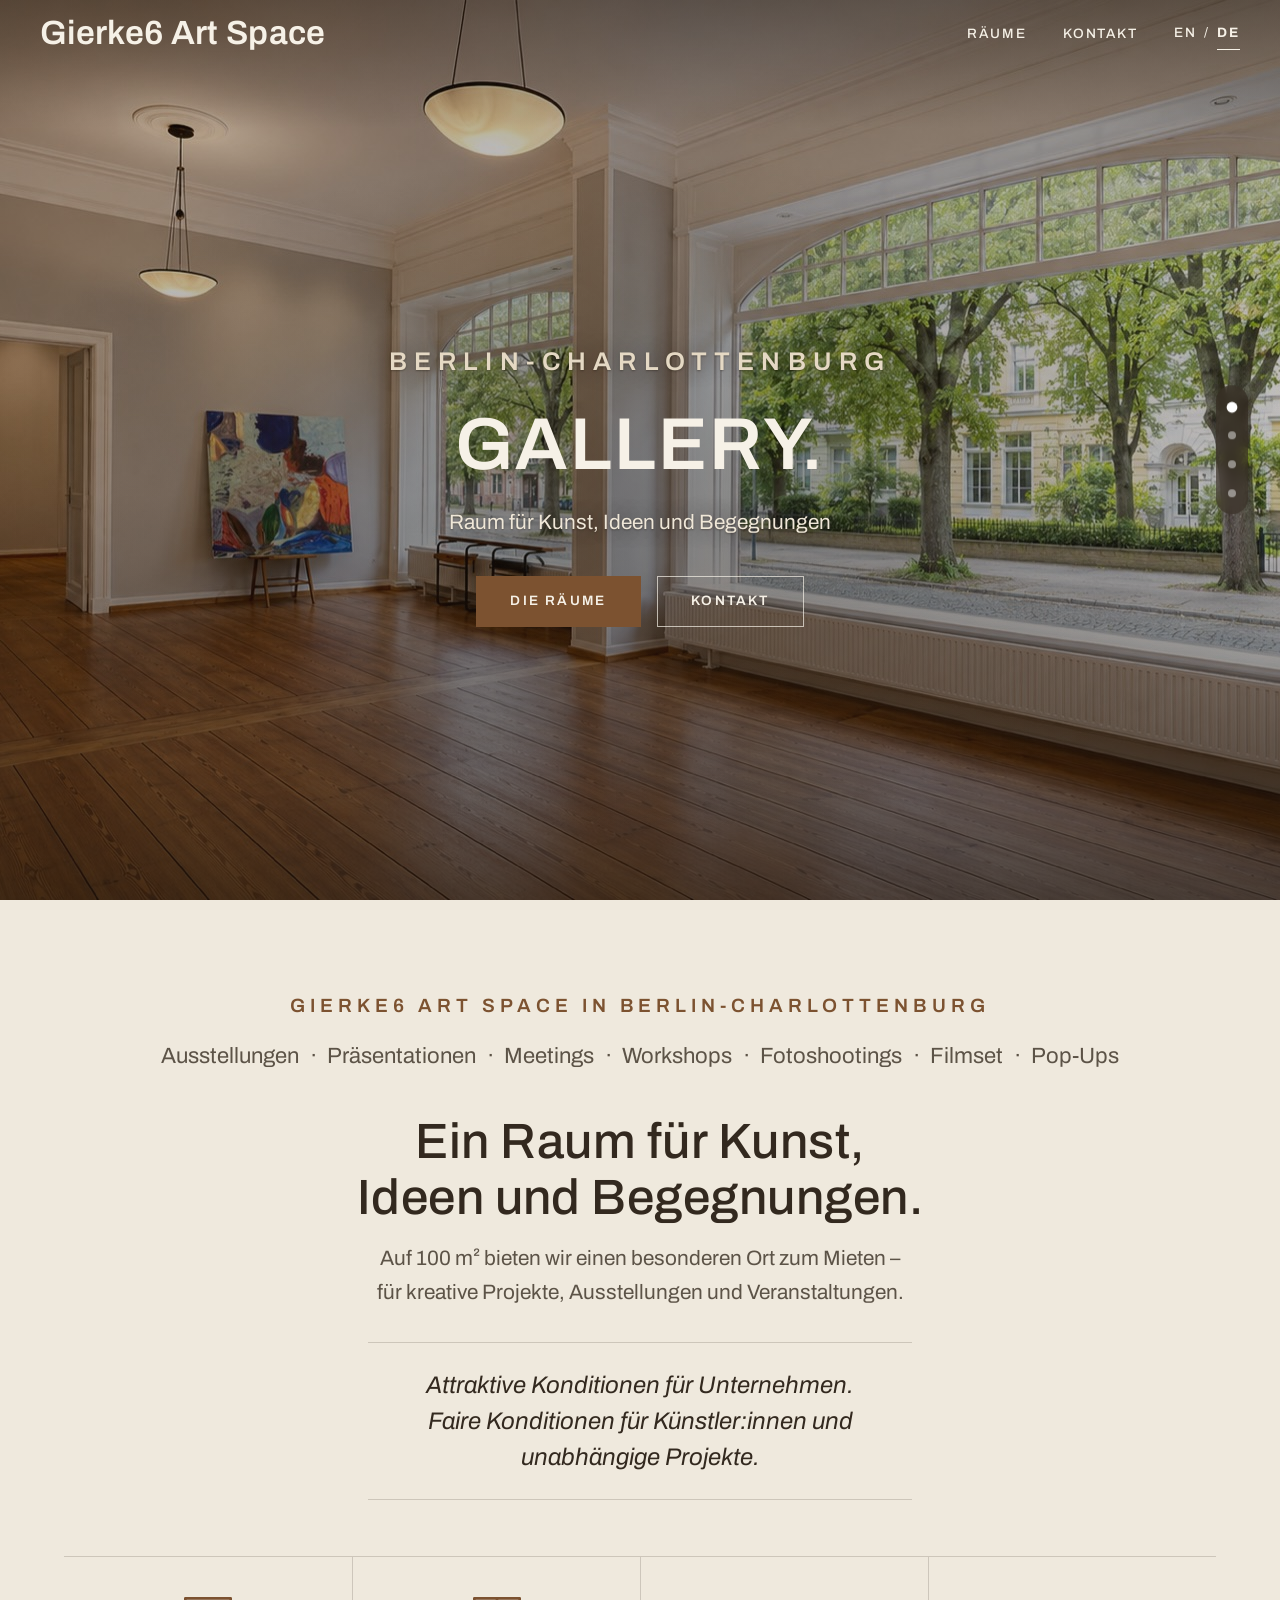
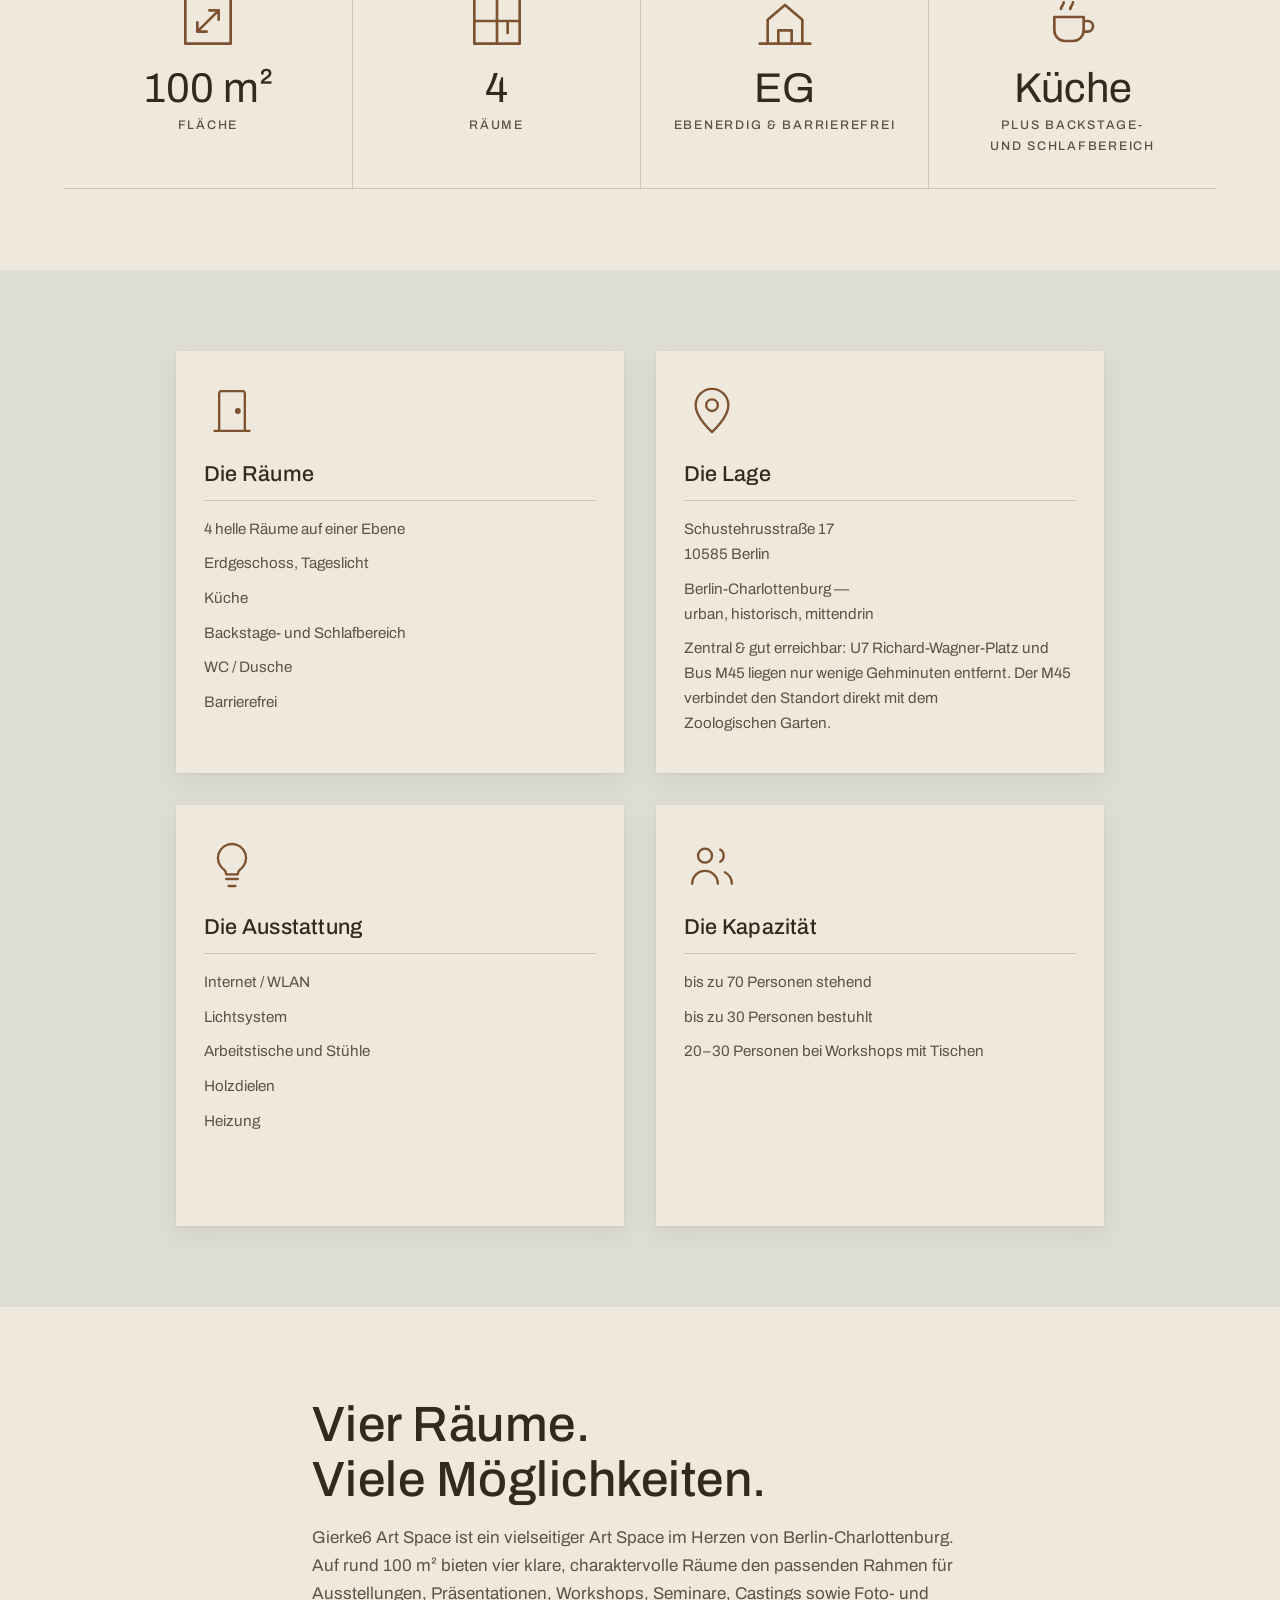
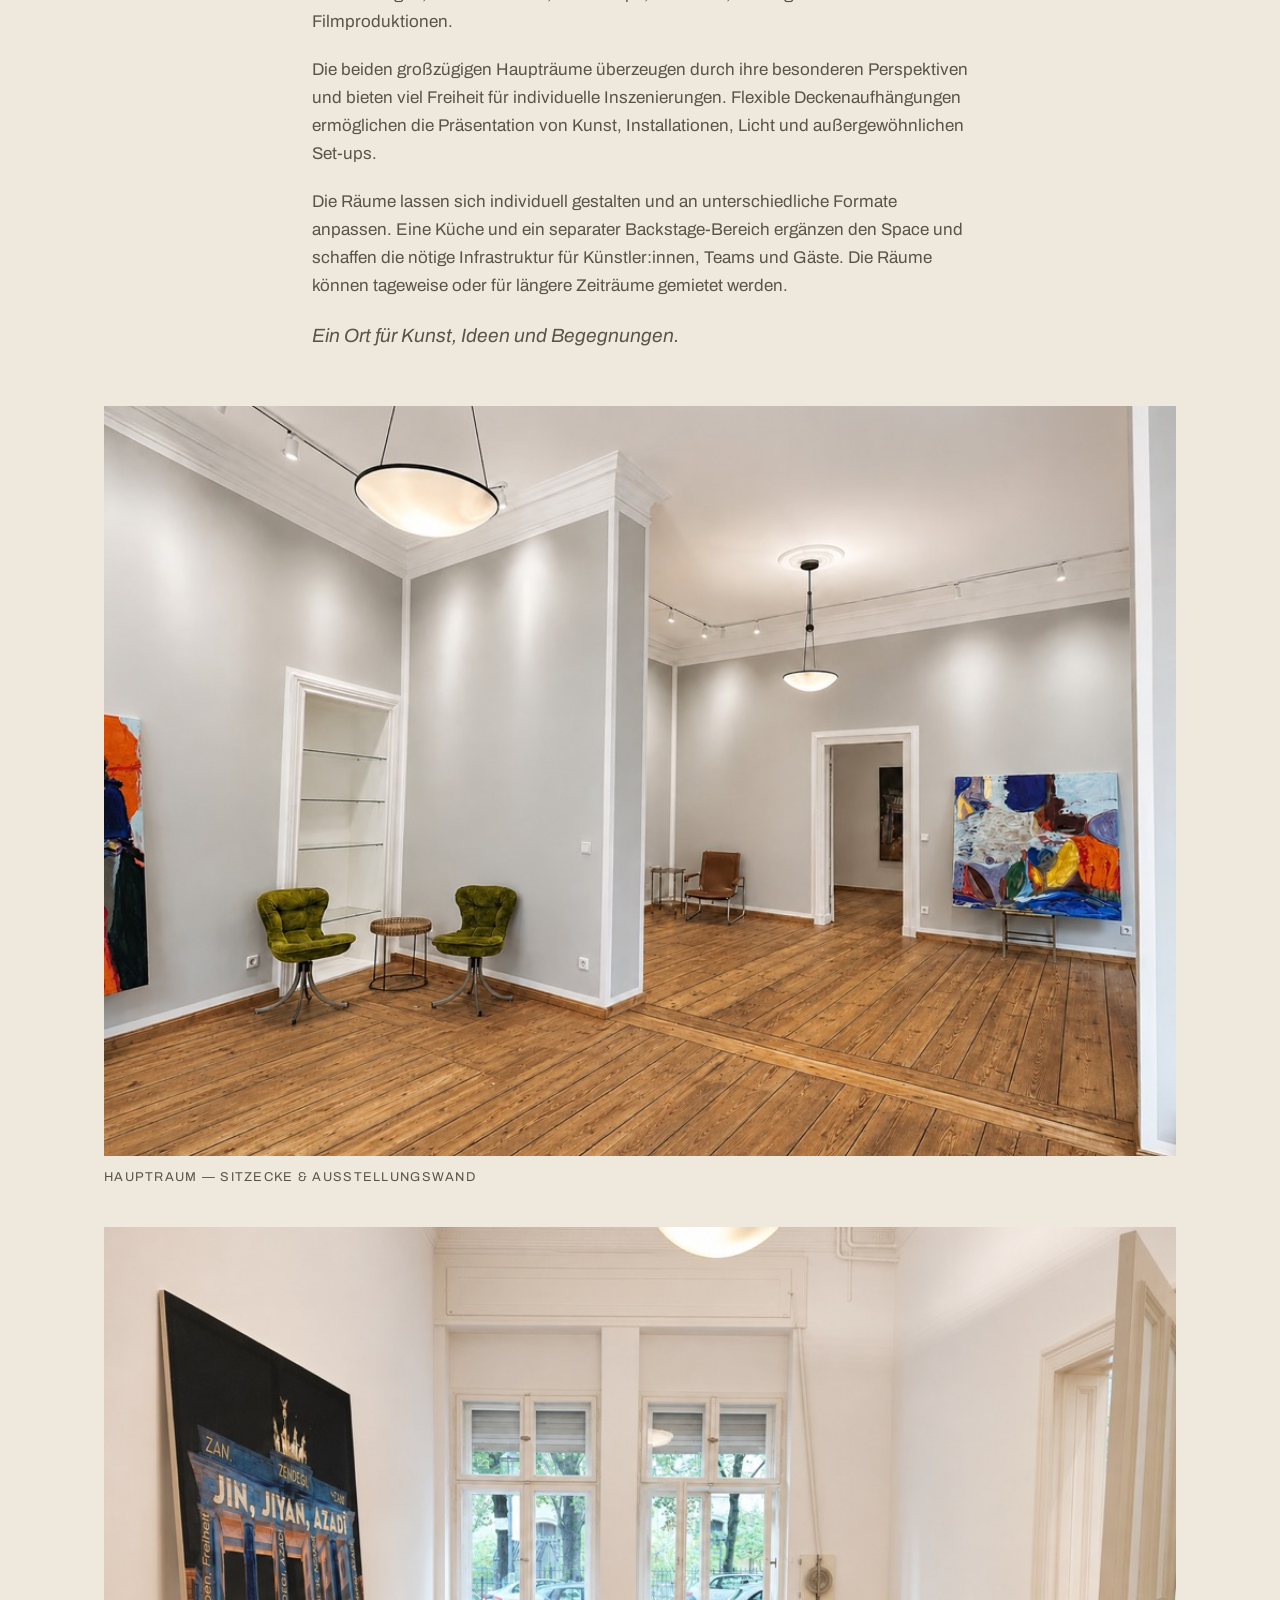
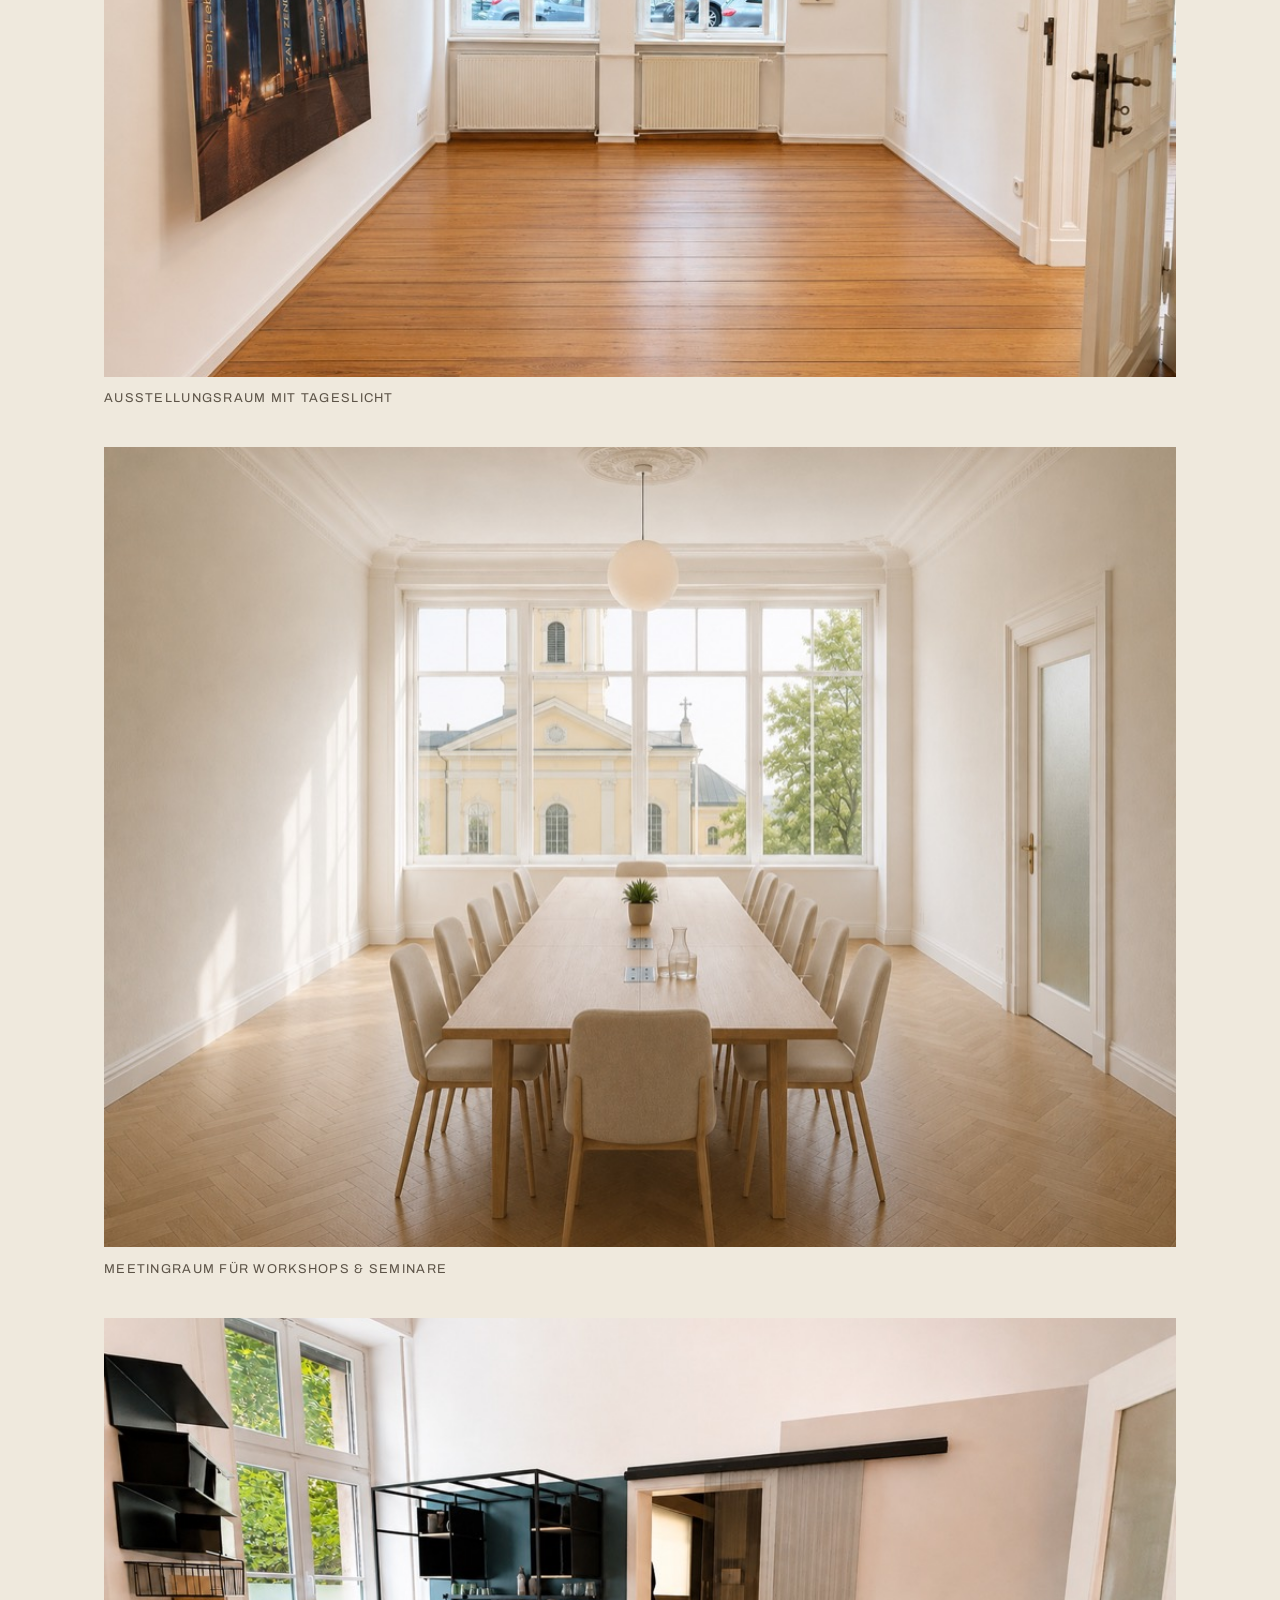
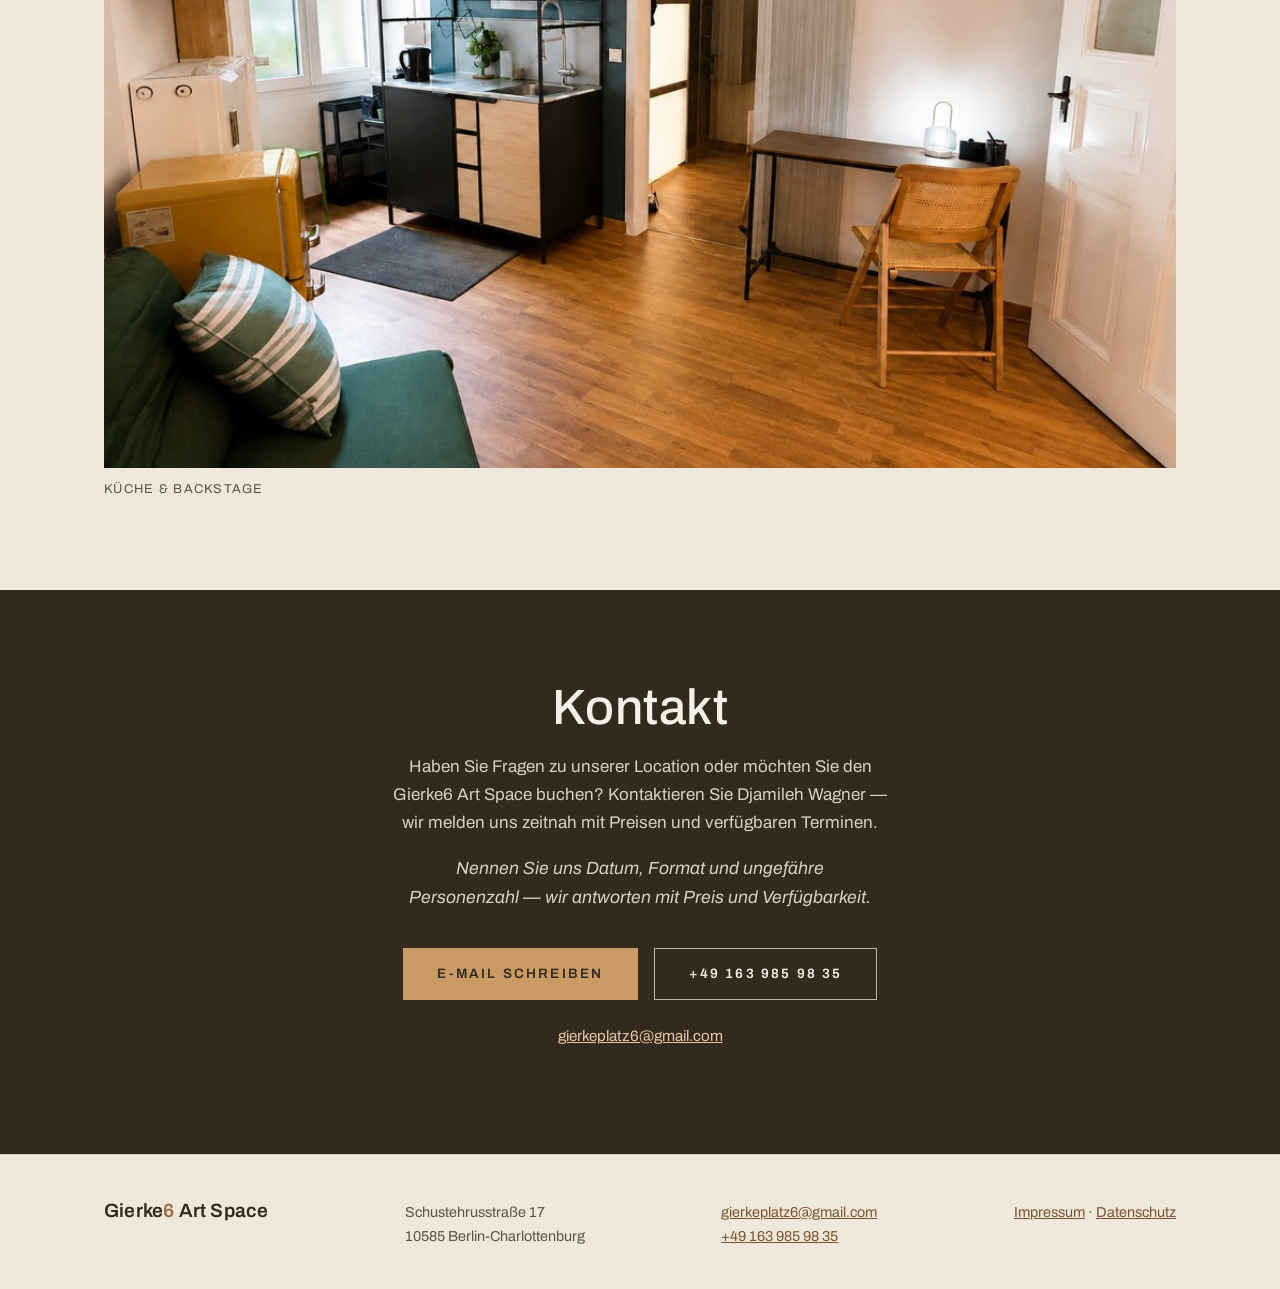
==== de/index.html @ c8f5eeb4 "Make English the main language with an EN/DE switch; German moves to /de/ - English at / (index, leg" ====
<!DOCTYPE html>
<html lang="de">
<head>
  <meta charset="UTF-8">
  <meta name="viewport" content="width=device-width, initial-scale=1.0">
  <title>Galerie &amp; Eventraum mieten in Berlin-Charlottenburg – Gierke6 Art Space</title>
  <meta name="description" content="100 m², 4 helle Räume in Berlin-Charlottenburg mieten – für Ausstellungen, Meetings, Workshops, Seminare, Foto- und Filmproduktionen. Jetzt anfragen.">
  <meta property="og:title" content="Gierke6 Art Space – Raum für Kunst, Ideen und Begegnungen">
  <meta property="og:description" content="100 m², 4 helle Räume in Berlin-Charlottenburg zu mieten – für Ausstellungen, Meetings, Workshops und Produktionen.">
  <meta property="og:site_name" content="Gierke6 Art Space">
  <meta property="og:image" content="https://gierke6artspace.de/img/galerie-charlottenburg-hauptraum-fenster-1600.jpg">
  <meta property="og:image:width" content="1600">
  <meta property="og:image:height" content="900">
  <meta property="og:image:alt" content="Heller Galerieraum mit hohen Bogenfenstern, Stuck und Kunstwerken auf Holzdielen">
  <meta name="twitter:card" content="summary_large_image">
  <meta name="twitter:title" content="Gierke6 Art Space – Galerie &amp; Eventraum in Berlin-Charlottenburg">
  <meta name="twitter:description" content="100 m², 4 helle Räume zu mieten – für Ausstellungen, Meetings, Workshops und Produktionen.">
  <meta name="twitter:image" content="https://gierke6artspace.de/img/galerie-charlottenburg-hauptraum-fenster-1600.jpg">
  <meta name="theme-color" content="#EFE9DD">
  <meta property="og:url" content="https://gierke6artspace.de/de/">
  <meta property="og:type" content="website">
  <meta property="og:locale" content="de_DE">
  <meta property="og:locale:alternate" content="en_US">
  <link rel="canonical" href="https://gierke6artspace.de/de/">
  <link rel="alternate" hreflang="en" href="https://gierke6artspace.de/">
  <link rel="alternate" hreflang="de" href="https://gierke6artspace.de/de/">
  <link rel="alternate" hreflang="x-default" href="https://gierke6artspace.de/">
  <script>document.documentElement.classList.add('js');</script>
  <script type="application/ld+json">
  {
    "@context": "https://schema.org",
    "@type": ["LocalBusiness", "EventVenue"],
    "name": "Gierke6 Art Space",
    "description": "Galerie- und Eventraum in Berlin-Charlottenburg: 100 m², 4 helle Räume zu mieten für Ausstellungen, Meetings, Workshops, Seminare, Foto- und Filmproduktionen. Termine nach Vereinbarung.",
    "url": "https://gierke6artspace.de/de/",
    "availableLanguage": ["en", "de"],
    "image": "https://gierke6artspace.de/img/galerie-charlottenburg-hauptraum-fenster-1600.jpg",
    "email": "gierkeplatz6@gmail.com",
    "telephone": "+491639859835",
    "priceRange": "auf Anfrage",
    "address": {
      "@type": "PostalAddress",
      "streetAddress": "Schustehrusstraße 17",
      "postalCode": "10585",
      "addressLocality": "Berlin",
      "addressRegion": "Berlin",
      "addressCountry": "DE"
    },
    "geo": { "@type": "GeoCoordinates", "latitude": 52.51714, "longitude": 13.30342 },
    "maximumAttendeeCapacity": 70,
    "isAccessibleForFree": false,
    "sameAs": [
      "https://gierke6contemporary.de/",
      "https://www.instagram.com/gierke_6/"
    ],
    "founder": { "@type": "Person", "name": "Djamileh Wagner" }
  }
  </script>
  <link rel="preload" href="../fonts/archivo-latin-400-normal.woff2" as="font" type="font/woff2" crossorigin>
  <link rel="preload" href="../fonts/archivo-latin-600-normal.woff2" as="font" type="font/woff2" crossorigin>
  <link rel="stylesheet" href="../css/style.css">
  <link rel="icon" href="data:image/svg+xml,<svg xmlns='http://www.w3.org/2000/svg' viewBox='0 0 100 100'><rect width='100' height='100' fill='%23EFE9DD'/><text x='50' y='72' font-size='64' text-anchor='middle' font-family='Georgia,serif' fill='%2333291F'>G6</text></svg>">
</head>
<body>

<header class="site-header over-hero" id="top">
  <a class="wordmark" href="#top">Gierke<span>6</span> Art Space</a>
  <nav class="site-nav" aria-label="Hauptnavigation">
    <button class="nav-toggle" aria-expanded="false" aria-controls="nav-list" aria-label="Menü öffnen" data-label-open="Menü öffnen" data-label-close="Menü schließen">
      <span></span><span></span>
    </button>
    <ul id="nav-list" class="nav-list">
      <li><a href="#raeume">Räume</a></li>
      <li><a href="#kontakt">Kontakt</a></li>
    </ul>
    <div class="lang-switch" role="group" aria-label="Sprache">
      <a href="../index.html" lang="en" hreflang="en" aria-label="English" title="English">EN</a>
      <span aria-hidden="true">/</span>
      <a href="index.html" lang="de" hreflang="de" aria-label="Deutsch" title="Deutsch" aria-current="page">DE</a>
    </div>
  </nav>
</header>

<nav class="section-dots" aria-label="Seitenbereiche">
  <a href="#start"><span class="dot" aria-hidden="true"></span><span class="dot-label">Start</span></a>
  <a href="#ueberblick"><span class="dot" aria-hidden="true"></span><span class="dot-label">Überblick</span></a>
  <a href="#raeume"><span class="dot" aria-hidden="true"></span><span class="dot-label">Räume</span></a>
  <a href="#kontakt"><span class="dot" aria-hidden="true"></span><span class="dot-label">Kontakt</span></a>
</nav>

<main>

  <!-- ============ HERO ============ -->
  <section class="hero" id="start">
    <img class="hero-img" src="../img/galerie-charlottenburg-hauptraum-fenster-1600.jpg" srcset="../img/galerie-charlottenburg-hauptraum-fenster-800.jpg 800w, ../img/galerie-charlottenburg-hauptraum-fenster-1200.jpg 1200w, ../img/galerie-charlottenburg-hauptraum-fenster-1600.jpg 1600w" sizes="100vw" alt="Heller Galerieraum mit hohen Bogenfenstern, Stuck und Kunstwerken auf Holzdielen" width="1600" height="900" fetchpriority="high">
    <div class="hero-scrim" aria-hidden="true"></div>
    <div class="hero-content">
      <p class="hero-kicker">Berlin-Charlottenburg</p>
      <h1 lang="en"><span class="hero-title">Gallery. Meetings. <br class="br-lg">Workshops. Productions.</span></h1>
      <p class="hero-sub">Raum für Kunst, Ideen und Begegnungen</p>
      <div class="hero-actions">
        <a class="btn btn-solid" href="#raeume">Die Räume</a>
        <a class="btn btn-ghost" href="#kontakt">Kontakt</a>
      </div>
    </div>
  </section>

  <!-- ============ INTRO ============ -->
  <section class="intro" id="ueberblick">
    <div class="container narrow">
      <p class="eyebrow reveal">Gierke6 Art Space in <span class="nb">Berlin-Charlottenburg</span></p>
      <p class="use-list reveal"><span class="nb">Ausstellungen&ensp;·</span> <span class="nb">Präsentationen&ensp;·</span> <span class="nb">Meetings&ensp;·</span> <span class="nb">Workshops&ensp;·</span> <span class="nb">Fotoshootings&ensp;·</span> <span class="nb">Filmset&ensp;·</span> <span class="nb">Pop-Ups</span></p>
      <h2 class="reveal">Ein Raum für Kunst, Ideen und&nbsp;Begegnungen.</h2>
      <p class="lede reveal">Auf 100&nbsp;m² bieten wir einen besonderen Ort zum Mieten – für kreative Projekte, Ausstellungen und Veranstaltungen.</p>
      <p class="conditions reveal">Attraktive Konditionen für Unternehmen.<br>Faire Konditionen für Künstler:innen und unabhängige Projekte.</p>
    </div>
    <div class="fact-strip reveal" role="list">
      <div class="fact" role="listitem">
        <svg class="fact-icon" viewBox="0 0 24 24" fill="none" stroke="currentColor" stroke-width="1" stroke-linecap="round" stroke-linejoin="round" aria-hidden="true"><rect x="3.5" y="3.5" width="17" height="17"/><path d="M8 16 16 8M8 16v-3.5M8 16h3.5M16 8v3.5M16 8h-3.5"/></svg>
        <span class="fact-num">100&nbsp;m²</span><span class="fact-label">Fläche</span>
      </div>
      <div class="fact" role="listitem">
        <svg class="fact-icon" viewBox="0 0 24 24" fill="none" stroke="currentColor" stroke-width="1" stroke-linecap="round" stroke-linejoin="round" aria-hidden="true"><rect x="3.5" y="3.5" width="17" height="17"/><path d="M12 3.5V12m0 0H3.5M12 12h8.5M12 12v8.5M16 12v4.5"/></svg>
        <span class="fact-num">4</span><span class="fact-label">Räume</span>
      </div>
      <div class="fact" role="listitem">
        <svg class="fact-icon" viewBox="0 0 24 24" fill="none" stroke="currentColor" stroke-width="1" stroke-linecap="round" stroke-linejoin="round" aria-hidden="true"><path d="M2.5 20.5h19M5.5 20.5v-9L12 6l6.5 5.5v9M9.5 20.5v-5h5v5"/></svg>
        <span class="fact-num">EG</span><span class="fact-label">ebenerdig &amp; barrierefrei</span>
      </div>
      <div class="fact" role="listitem">
        <svg class="fact-icon" viewBox="0 0 24 24" fill="none" stroke="currentColor" stroke-width="1" stroke-linecap="round" stroke-linejoin="round" aria-hidden="true"><path d="M5 10.5h11v5a4 4 0 0 1-4 4H9a4 4 0 0 1-4-4v-5ZM16 12h1.5a2 2 0 0 1 0 4H16M7.5 7.5c0-1.2 1-1.3 1-2.5M11 7.5c0-1.2 1-1.3 1-2.5"/></svg>
        <span class="fact-num">Küche</span><span class="fact-label">plus Backstage- und Schlafbereich</span>
      </div>
    </div>
  </section>

  <!-- ============ WALL LABELS / FACTS ============ -->
  <section class="labels-section">
    <div class="container">
      <h2 class="sr-only">Der Space auf einen Blick: Räume, Lage, Ausstattung und Kapazität</h2>
      <ul class="label-grid">
        <li class="wall-label reveal">
          <svg class="label-icon" viewBox="0 0 24 24" fill="none" stroke="currentColor" stroke-width="1" stroke-linecap="round" stroke-linejoin="round" aria-hidden="true"><path d="M4.5 20.5h15M6.5 20.5v-16a1 1 0 0 1 1-1h9a1 1 0 0 1 1 1v16"/><circle cx="14.5" cy="12" r="0.75" fill="currentColor"/></svg>
          <h3>Die Räume</h3>
          <ul>
            <li>4 helle Räume auf einer Ebene</li>
            <li>Erdgeschoss, Tageslicht</li>
            <li>Küche</li>
            <li>Backstage- und Schlafbereich</li>
            <li>WC / Dusche</li>
            <li>Barrierefrei</li>
          </ul>
        </li>
        <li class="wall-label reveal">
          <svg class="label-icon" viewBox="0 0 24 24" fill="none" stroke="currentColor" stroke-width="1" stroke-linecap="round" stroke-linejoin="round" aria-hidden="true"><path d="M12 21s7-6.1 7-11.5a7 7 0 1 0-14 0C5 14.9 12 21 12 21Z"/><circle cx="12" cy="9.5" r="2.5"/></svg>
          <h3>Die Lage</h3>
          <ul>
            <li>Schustehrusstraße 17<br>10585 Berlin</li>
            <li>Berlin-Charlottenburg —<br>urban, historisch, mittendrin</li>
            <li>Zentral &amp; gut erreichbar: U7 <span class="nb">Richard-Wagner-Platz</span> und Bus M45 liegen nur wenige Gehminuten entfernt. Der M45 verbindet den Standort direkt mit dem Zoologischen&nbsp;Garten.</li>
          </ul>
        </li>
        <li class="wall-label reveal">
          <svg class="label-icon" viewBox="0 0 24 24" fill="none" stroke="currentColor" stroke-width="1" stroke-linecap="round" stroke-linejoin="round" aria-hidden="true"><path d="M9.5 18h5M10.5 21h3M12 3a6 6 0 0 1 3.5 10.9c-.8.6-1 1.4-1 2.1h-5c0-.7-.2-1.5-1-2.1A6 6 0 0 1 12 3Z"/></svg>
          <h3>Die Ausstattung</h3>
          <ul>
            <li>Internet / WLAN</li>
            <li>Lichtsystem</li>
            <li>Arbeitstische und Stühle</li>
            <li>Holzdielen</li>
            <li>Heizung</li>
          </ul>
        </li>
        <li class="wall-label reveal">
          <svg class="label-icon" viewBox="0 0 24 24" fill="none" stroke="currentColor" stroke-width="1" stroke-linecap="round" stroke-linejoin="round" aria-hidden="true"><circle cx="9" cy="8" r="3"/><path d="M3.5 20a5.5 5.5 0 0 1 11 0M15.5 5.4a3 3 0 0 1 0 5.2M17.5 15.1a5.5 5.5 0 0 1 3 4.9"/></svg>
          <h3>Die Kapazität</h3>
          <ul>
            <li>bis zu 70 Personen stehend</li>
            <li>bis zu 30 Personen bestuhlt</li>
            <li>20–30 Personen bei Workshops mit Tischen</li>
          </ul>
        </li>
      </ul>
    </div>
  </section>

  <!-- ============ VIER RÄUME ============ -->
  <section class="rooms" id="raeume">
    <div class="container narrow">
      <h2 class="reveal">Vier Räume.<br>Viele Möglichkeiten.</h2>
      <div class="rooms-text reveal">
        <p>Gierke6 Art Space ist ein vielseitiger Art Space im Herzen von Berlin-Charlottenburg. Auf rund 100&nbsp;m² bieten vier klare, charaktervolle Räume den passenden Rahmen für Ausstellungen, Präsentationen, Workshops, Seminare, Castings sowie Foto- und Filmproduktionen.</p>
        <p>Die beiden großzügigen Haupträume überzeugen durch ihre besonderen Perspektiven und bieten viel Freiheit für individuelle Inszenierungen. Flexible Deckenaufhängungen ermöglichen die Präsentation von Kunst, Installationen, Licht und außergewöhnlichen Set-ups.</p>
        <p>Die Räume lassen sich individuell gestalten und an unterschiedliche Formate anpassen. Eine Küche und ein separater Backstage-Bereich ergänzen den Space und schaffen die nötige Infrastruktur für Künstler:innen, Teams und Gäste. Die Räume können tageweise oder für längere Zeiträume gemietet werden.</p>
        <p class="rooms-closing">Ein Ort für Kunst, Ideen und Begegnungen.</p>
      </div>
    </div>
    <div class="gallery container">
      <figure class="reveal">
        <img src="../img/galerie-charlottenburg-raum-sitzecke.jpg" alt="Galerieraum mit Sitzecke, Glasnische und Kunstwerken an den Wänden" width="1000" height="750" loading="lazy">
        <figcaption>Hauptraum — Sitzecke &amp; Ausstellungswand</figcaption>
      </figure>
      <figure class="reveal">
        <img src="../img/galerie-charlottenburg-ausstellungsraum.jpg" alt="Ausstellungsraum mit großformatiger Malerei und Fenstern zur Straße" width="1000" height="750" loading="lazy">
        <figcaption>Ausstellungsraum mit Tageslicht</figcaption>
      </figure>
      <figure class="reveal">
        <img src="../img/galerie-charlottenburg-meetingraum.jpg" alt="Meetingraum mit langem Tisch, Stühlen und Blick ins Grüne" width="1000" height="800" loading="lazy">
        <figcaption>Meetingraum für Workshops &amp; Seminare</figcaption>
      </figure>
      <figure class="reveal">
        <img src="../img/galerie-charlottenburg-kueche-backstage.jpg" alt="Küchenzeile mit Sitzbereich im Backstage- und Schlafbereich" width="1000" height="750" loading="lazy">
        <figcaption>Küche &amp; Backstage</figcaption>
      </figure>
    </div>
  </section>

  <!-- ============ KONTAKT ============ -->
  <section class="contact" id="kontakt">
    <div class="container narrow">
      <h2 class="reveal">Kontakt</h2>
      <p class="reveal">Haben Sie Fragen zu unserer Location oder möchten Sie den Gierke6 Art Space buchen? Kontaktieren Sie Djamileh Wagner — wir melden uns zeitnah mit Preisen und verfügbaren Terminen.</p>
      <p class="contact-hint reveal">Nennen Sie uns Datum, Format und ungefähre Personenzahl — wir antworten mit Preis und Verfügbarkeit.</p>
      <div class="contact-actions reveal">
        <a class="btn btn-solid" href="mailto:gierkeplatz6@gmail.com?subject=Anfrage%20Gierke6%20Art%20Space">E-Mail schreiben</a>
        <a class="btn btn-ghost" href="tel:+491639859835">+49&nbsp;163&nbsp;985&nbsp;98&nbsp;35</a>
      </div>
      <p class="contact-mail reveal"><a href="mailto:gierkeplatz6@gmail.com">gierkeplatz6@gmail.com</a></p>
    </div>
  </section>

</main>

<footer class="site-footer">
  <div class="container footer-grid">
    <p class="footer-wordmark">Gierke<span>6</span> Art Space</p>
    <p>Schustehrusstraße 17<br>10585 Berlin-Charlottenburg</p>
    <p><a href="mailto:gierkeplatz6@gmail.com">gierkeplatz6@gmail.com</a><br><a href="tel:+491639859835">+49&nbsp;163&nbsp;985&nbsp;98&nbsp;35</a></p>
    <p><a href="impressum.html">Impressum</a> · <a href="datenschutz.html">Datenschutz</a></p>
  </div>
</footer>

<script src="../js/main.js"></script>
</body>
</html>
---- css/style.css ----
/* ============================================================
   Gierke6 Art Space — palette drawn from the rooms themselves:
   linen ground, plaster grey-green walls, pine floor, dark wood ink
   ============================================================ */

/* Self-hosted Archivo (DSGVO: keine Anfragen an Google-Server) */
@font-face { font-family: "Archivo"; src: url("../fonts/archivo-latin-400-normal.woff2") format("woff2"); font-weight: 400; font-style: normal; font-display: swap; }
@font-face { font-family: "Archivo"; src: url("../fonts/archivo-latin-500-normal.woff2") format("woff2"); font-weight: 500; font-style: normal; font-display: swap; }
@font-face { font-family: "Archivo"; src: url("../fonts/archivo-latin-600-normal.woff2") format("woff2"); font-weight: 600; font-style: normal; font-display: swap; }
@font-face { font-family: "Archivo"; src: url("../fonts/archivo-latin-700-normal.woff2") format("woff2"); font-weight: 700; font-style: normal; font-display: swap; }
@font-face { font-family: "Archivo"; src: url("../fonts/archivo-latin-400-italic.woff2") format("woff2"); font-weight: 400; font-style: italic; font-display: swap; }
:root {
  --linen:   #EFE9DD;  /* page ground */
  --plaster: #DDDDD4;  /* wall grey-green, alternate sections */
  --pine:    #9A6A3C;  /* floor tone — decoration only, NOT text-safe on linen or ink */
  --umber:   #7C5230;  /* buttons, links */
  --ink:     #33291F;  /* text, near-black warm brown */
  --ink-soft:#5C5347;
  --line:    rgba(51, 41, 31, 0.18);

  --font-display: "Archivo", "Helvetica Neue", Arial, sans-serif;
  --font-body: "Archivo", "Helvetica Neue", Arial, sans-serif;

  --max-w: 72rem;
  --max-w-narrow: 46rem;
  --header-h: 4.25rem;
}

*, *::before, *::after { box-sizing: border-box; }

html { scroll-behavior: smooth; }

/* anchors land below the fixed header */
[id] { scroll-margin-top: calc(var(--header-h) + 1rem); }

body {
  margin: 0;
  background: var(--linen);
  color: var(--ink);
  font-family: var(--font-body);
  font-size: 1.0625rem;
  line-height: 1.65;
  -webkit-font-smoothing: antialiased;
}

img { max-width: 100%; display: block; }

h1, h2, h3 {
  font-family: var(--font-display);
  font-weight: 500;
  line-height: 1.12;
  letter-spacing: 0.01em;
  margin: 0 0 1rem;
}

.sr-only {
  position: absolute;
  width: 1px;
  height: 1px;
  padding: 0;
  margin: -1px;
  overflow: hidden;
  clip-path: inset(50%);
  white-space: nowrap;
  border: 0;
}

a { color: var(--umber); }

.container {
  max-width: var(--max-w);
  margin-inline: auto;
  padding-inline: clamp(1.25rem, 4vw, 2.5rem);
}
.container.narrow { max-width: var(--max-w-narrow); }

/* ---------- Header ---------- */
.site-header {
  position: fixed;
  inset: 0 0 auto 0;
  z-index: 20;
  height: var(--header-h);
  display: flex;
  align-items: center;
  justify-content: space-between;
  padding-inline: clamp(1.25rem, 4vw, 2.5rem);
  background: color-mix(in srgb, var(--linen) 88%, transparent);
  backdrop-filter: blur(10px);
  -webkit-backdrop-filter: blur(10px);
  border-bottom: 1px solid var(--line);
}

.wordmark, .footer-wordmark {
  font-family: var(--font-display);
  font-weight: 600;
  font-size: 1.2rem;
  letter-spacing: 0.01em;
  color: var(--ink);
  text-decoration: none;
}
.wordmark { font-size: 2.1rem; white-space: nowrap; }
.footer-wordmark span { color: var(--pine); }

.site-nav {
  display: flex;
  align-items: center;
  gap: 2.25rem;
}

.nav-list {
  display: flex;
  gap: 2.25rem;
  list-style: none;
  margin: 0;
  padding: 0;
}

/* EN / DE switch */
.lang-switch {
  display: flex;
  align-items: center;
  gap: 0.45rem;
  font-size: 0.85rem;
  letter-spacing: 0.14em;
  color: var(--ink);
}
.lang-switch a {
  position: relative;
  font-weight: 500;
  line-height: 1.1;
  text-decoration: none;
  color: inherit;
  padding-block: 0.5rem;
  border-top: 1px solid transparent;
  border-bottom: 1px solid transparent;
  transition: border-color 0.2s ease;
}
.lang-switch a::after { content: ""; position: absolute; inset: -0.4rem; } /* larger tap area, same look */
.lang-switch a[aria-current] {
  font-weight: 700;
  border-bottom-color: var(--pine);
}
.lang-switch a:hover,
.lang-switch a:focus-visible { border-bottom-color: var(--pine); }
.lang-switch a:focus-visible,
.nav-list a:focus-visible { outline: 2px solid currentColor; outline-offset: 3px; }
.nav-list a {
  font-size: 0.85rem;
  font-weight: 500;
  letter-spacing: 0.14em;
  text-transform: uppercase;
  text-decoration: none;
  color: var(--ink);
  padding-block: 0.5rem;
  border-bottom: 1px solid transparent;
  transition: border-color 0.2s ease;
}
.nav-list a:hover, .nav-list a:focus-visible { border-bottom-color: var(--pine); }

.nav-toggle {
  display: none;
  background: none;
  border: 0;
  padding: 0.75rem 0.25rem;
  cursor: pointer;
}
.nav-toggle span {
  display: block;
  width: 1.5rem;
  height: 2px;
  background: var(--ink);
  margin: 5px 0;
  transition: transform 0.25s ease, opacity 0.25s ease;
}
.nav-toggle[aria-expanded="true"] span:first-child { transform: translateY(3.5px) rotate(45deg); }
.nav-toggle[aria-expanded="true"] span:last-child  { transform: translateY(-3.5px) rotate(-45deg); }

/* transparent header while over the hero (JS swaps to solid on scroll) */
.js .site-header.over-hero:not(.is-scrolled) {
  background: transparent;
  border-bottom-color: transparent;
  backdrop-filter: none;
  -webkit-backdrop-filter: none;
}
.js .site-header.over-hero:not(.is-scrolled) .wordmark,
.js .site-header.over-hero:not(.is-scrolled) .nav-list a,
.js .site-header.over-hero:not(.is-scrolled) .lang-switch { color: #F6F1E7; }
.js .site-header.over-hero:not(.is-scrolled) .nav-toggle span { background: #F6F1E7; }
.js .site-header.over-hero:not(.is-scrolled) .lang-switch a[aria-current],
.js .site-header.over-hero:not(.is-scrolled) .lang-switch a:hover,
.js .site-header.over-hero:not(.is-scrolled) .lang-switch a:focus-visible,
.js .site-header.over-hero:not(.is-scrolled) .nav-list a:hover,
.js .site-header.over-hero:not(.is-scrolled) .nav-list a:focus-visible { border-bottom-color: currentColor; }
.js .site-header.over-hero:not(.is-scrolled) .nav-list.is-open { background: var(--linen); }
.js .site-header.over-hero:not(.is-scrolled) .nav-list.is-open a { color: var(--ink); }

/* ---------- Section dots (right-edge page navigation) ---------- */
.section-dots {
  position: fixed;
  top: 50%;
  right: clamp(1rem, 3vw, 2rem);
  transform: translateY(-50%);
  z-index: 15;
  display: flex;
  flex-direction: column;
  gap: 0.9rem;
  padding: 0.9rem 0.55rem;
  border-radius: 999px;
  background: color-mix(in srgb, var(--ink) 55%, transparent);
  backdrop-filter: blur(6px);
  -webkit-backdrop-filter: blur(6px);
}
.section-dots a {
  position: relative;
  display: block;
  padding: 0.2rem;
}
.section-dots .dot {
  display: block;
  width: 8px;
  height: 8px;
  border-radius: 50%;
  background: rgba(255, 255, 255, 0.45);
  transition: background 0.25s ease, transform 0.25s ease;
}
.section-dots a:hover .dot,
.section-dots a:focus-visible .dot,
.section-dots a[aria-current="true"] .dot {
  background: #fff;
  transform: scale(1.35);
}
.section-dots .dot-label {
  position: absolute;
  right: 100%;
  top: 50%;
  transform: translateY(-50%);
  margin-right: 0.7rem;
  white-space: nowrap;
  font-size: 0.72rem;
  font-weight: 500;
  letter-spacing: 0.08em;
  text-transform: uppercase;
  color: #F6F1E7;
  background: var(--ink);
  padding: 0.3rem 0.65rem;
  border-radius: 4px;
  opacity: 0;
  pointer-events: none;
  transition: opacity 0.2s ease;
}
.section-dots a:hover .dot-label,
.section-dots a:focus-visible .dot-label {
  opacity: 1;
}
@media (max-width: 79.9rem) {
  .section-dots { display: none; }
}
@media (prefers-reduced-motion: reduce) {
  .section-dots .dot { transition: none; }
}

/* ---------- Hero ---------- */
.hero {
  position: relative;
  min-height: 100svh;
  display: flex;
  flex-direction: column;
  justify-content: center;
  isolation: isolate;
}
.hero-img {
  position: absolute;
  inset: 0;
  width: 100%;
  height: 100%;
  object-fit: cover;
  z-index: -2;
}
.hero-scrim {
  position: absolute;
  inset: 0;
  z-index: -1;
  background:
    radial-gradient(ellipse 55% 38% at 50% 55%, rgba(28, 20, 12, 0.34), rgba(28, 20, 12, 0) 100%),
    linear-gradient(to bottom, rgba(28, 20, 12, 0.38) 0, rgba(28, 20, 12, 0) 8rem),
    linear-gradient(to top, rgba(28, 20, 12, 0.72) 0%, rgba(28, 20, 12, 0.25) 45%, rgba(28, 20, 12, 0.32) 100%);
}
.hero-content {
  padding: var(--header-h) clamp(1.25rem, 5vw, 4rem) 0;
  width: 100%;
  max-width: 60rem;
  margin-inline: auto;
  text-align: center;
  color: #F6F1E7;
}
.hero-kicker {
  font-size: 1.6rem;
  font-weight: 600;
  letter-spacing: 0.28em;
  text-transform: uppercase;
  margin: 0 0 1.25rem;
  color: #E5D9C4;
}
.hero h1 {
  font-size: clamp(2.2rem, 6vw, 4.6rem);
  font-weight: 600;
  text-transform: uppercase;
  letter-spacing: 0.03em;
  margin-bottom: 1.25rem;
  text-wrap: balance;
}
/* rotating headline word (zimmer48-style), built by JS */
.hero-rotator {
  display: inline-block;
  transition: opacity 0.45s ease, transform 0.45s ease;
}
.hero-rotator.is-out {
  opacity: 0;
  transform: translateY(0.35em);
}
.hero-sub {
  font-size: clamp(1.05rem, 2vw, 1.3rem);
  margin: 0 0 2.25rem;
  color: #EFE7D8;
}
.hero-kicker, .hero-sub { text-shadow: 0 1px 2px rgba(28, 20, 12, 0.35), 0 0 22px rgba(28, 20, 12, 0.45); }
.hero-actions { display: flex; gap: 1rem; flex-wrap: wrap; justify-content: center; }

/* ---------- Buttons ---------- */
.btn {
  display: inline-block;
  padding: 0.85rem 2.1rem;
  font-size: 0.85rem;
  font-weight: 600;
  letter-spacing: 0.16em;
  text-transform: uppercase;
  text-decoration: none;
  border: 1px solid transparent;
  transition: background-color 0.2s ease, color 0.2s ease, border-color 0.2s ease;
}
.btn:focus-visible {
  outline: 2px solid currentColor;
  outline-offset: 3px;
}
.btn-solid {
  background: var(--umber);
  color: #F6F1E7;
  border-color: var(--umber);
}
.btn-solid:hover, .btn-solid:focus-visible {
  background: var(--ink);
  border-color: var(--ink);
}
.btn-ghost {
  color: #F6F1E7;
  border-color: rgba(246, 241, 231, 0.7);
}
.btn-ghost:hover, .btn-ghost:focus-visible {
  background: rgba(246, 241, 231, 0.14);
  border-color: #F6F1E7;
}

/* ---------- Intro ---------- */
.intro { padding: clamp(4.5rem, 10vh, 7.5rem) 0 0; text-align: center; }
.eyebrow {
  font-size: 1.2rem;
  font-weight: 600;
  letter-spacing: 0.26em;
  text-transform: uppercase;
  color: var(--umber); /* pine fails AA contrast at this size on linen */
  margin: 0 0 1rem;
}
.nb { white-space: nowrap; }
.use-list {
  word-spacing: 0.22em;
  font-size: 1.38rem;
  color: var(--ink-soft);
  margin: 0 0 2.5rem;
}
/* keep both lines on a single line where there's room, breaking out of the
   narrow text column instead of wrapping at the larger size */
@media (min-width: 68rem) {
  .eyebrow, .use-list {
    position: relative;
    left: 50%;
    translate: -50% 0; /* standalone property: won't clash with .reveal's transform */
    width: max-content;
    max-width: none;
    white-space: nowrap;
  }
}
.intro h2 {
  font-size: clamp(1.9rem, 4.4vw, 3.1rem);
  text-wrap: balance;
}
.lede { text-wrap: balance; font-size: clamp(1.1rem, 2vw, 1.3rem); color: var(--ink-soft); margin: 0 auto 2rem; }
.conditions {
  text-wrap: balance;
  font-family: var(--font-display);
  font-style: italic;
  font-size: clamp(1.25rem, 2.2vw, 1.5rem);
  line-height: 1.5;
  border-top: 1px solid var(--line);
  border-bottom: 1px solid var(--line);
  padding: 1.5rem 0;
  max-width: 34rem;
  margin: 0 auto 3.5rem;
}

.fact-strip {
  display: grid;
  grid-template-columns: repeat(4, 1fr);
  border-top: 1px solid var(--line);
  border-bottom: 1px solid var(--line);
  max-width: var(--max-w);
  margin-inline: auto;
}
.fact {
  padding: 2rem 1rem;
  display: flex;
  flex-direction: column;
  align-items: center;
  gap: 0.35rem;
}
.fact-icon {
  width: 4rem;
  height: 4rem;
  color: var(--umber);
  margin-bottom: 0.6rem;
}
.fact + .fact { border-left: 1px solid var(--line); }
.fact-num {
  font-family: var(--font-display);
  font-size: clamp(1.7rem, 3.4vw, 2.6rem);
  line-height: 1;
}
.fact-label {
  text-wrap: balance;
  font-size: 0.78rem;
  font-weight: 500;
  letter-spacing: 0.14em;
  text-transform: uppercase;
  color: var(--ink-soft);
}

/* ---------- Wall labels ---------- */
.labels-section {
  background: var(--plaster);
  padding: clamp(4rem, 9vh, 6.5rem) 0;
  margin-top: clamp(4rem, 9vh, 6.5rem);
}
.label-grid {
  list-style: none;
  margin: 0;
  padding: 0;
  display: grid;
  grid-template-columns: repeat(2, 1fr);
  grid-auto-rows: 1fr; /* all four cards share the same height */
  gap: clamp(1.25rem, 2.5vw, 2rem);
  max-width: 58rem;
  margin-inline: auto;
}
@media (max-width: 40rem) {
  .label-grid { grid-template-columns: 1fr; grid-auto-rows: auto; }
}
.wall-label {
  background: var(--linen);
  padding: 2rem 1.75rem 2.25rem;
  box-shadow: 0 1px 2px rgba(51, 41, 31, 0.08), 0 8px 24px rgba(51, 41, 31, 0.06);
}
.label-icon {
  width: 3.5rem;
  height: 3.5rem;
  color: var(--umber);
  margin-bottom: 0.85rem;
}
.wall-label h3 {
  font-size: 1.35rem;
  padding-bottom: 0.85rem;
  border-bottom: 1px solid var(--line);
  margin-bottom: 1rem;
}
.wall-label ul {
  list-style: none;
  margin: 0;
  padding: 0;
  font-size: 0.95rem;
  color: var(--ink-soft);
}
.wall-label li + li { margin-top: 0.6rem; }

/* ---------- Rooms ---------- */
.rooms { padding: clamp(4.5rem, 10vh, 7.5rem) 0 0; }
.rooms h2 { font-size: clamp(1.9rem, 4.4vw, 3.1rem); }
.rooms-text p { margin: 0 0 1.25rem; color: var(--ink-soft); }
.rooms-closing {
  font-family: var(--font-display);
  font-style: italic;
  font-size: 1.2rem;
  color: var(--ink);
}

.gallery {
  display: grid;
  grid-template-columns: 1fr;
  gap: clamp(1.5rem, 3vw, 2.5rem);
  margin-top: clamp(2.5rem, 6vh, 4rem);
}
.gallery figure { margin: 0; }
.gallery img { width: 100%; aspect-ratio: 16 / 9; object-fit: cover; }
.gallery figcaption {
  font-size: 0.8rem;
  letter-spacing: 0.1em;
  text-transform: uppercase;
  color: var(--ink-soft);
  margin-top: 0.7rem;
}
.ph-frame {
  aspect-ratio: 4 / 3;
  border: 1px dashed var(--line);
  background: color-mix(in srgb, var(--plaster) 55%, var(--linen));
  display: grid;
  place-items: center;
}
.ph-frame span {
  font-size: 0.8rem;
  letter-spacing: 0.18em;
  text-transform: uppercase;
  color: var(--ink-soft);
}

/* ---------- Contact (inverted — the page's destination) ---------- */
.contact {
  text-align: center;
  padding: clamp(4.5rem, 10vh, 7.5rem) 0;
  margin-top: clamp(4.5rem, 10vh, 7.5rem);
  background: var(--ink);
  color: #EFE7D8;
}
.contact h2 { font-size: clamp(1.9rem, 4.4vw, 3.1rem); color: #F6F1E7; }
.contact p { text-wrap: balance; color: #D9CFBF; max-width: 34rem; margin-inline: auto; }
.contact-hint {
  font-family: var(--font-display);
  font-style: italic;
  font-size: 1.1rem;
  margin-top: 1rem;
}
.contact-actions {
  margin-top: 2.25rem;
  display: flex;
  gap: 1rem;
  justify-content: center;
  flex-wrap: wrap;
}
.contact .btn-solid { background: #C99A63; border-color: #C99A63; color: var(--ink); }
.contact .btn-solid:hover, .contact .btn-solid:focus-visible { background: #B8874F; border-color: #B8874F; color: var(--ink); }
.contact-mail { margin-top: 1.5rem; font-size: 0.95rem; }
.contact-mail a { color: #E5C9A6; }

/* ---------- Footer ---------- */
.site-footer {
  border-top: 1px solid var(--line);
  padding: 2.5rem 0;
  font-size: 0.9rem;
  color: var(--ink-soft);
}
.footer-grid {
  display: flex;
  flex-wrap: wrap;
  gap: 1.5rem 3rem;
  align-items: baseline;
  justify-content: space-between;
}
.footer-grid p { margin: 0; }

/* ---------- Reveal on scroll (gated on .js so no-JS visitors see everything) ---------- */
.js .reveal {
  opacity: 0;
  transform: translateY(1.25rem);
  transition: opacity 0.7s ease, transform 0.7s ease;
}
.js .reveal.is-visible { opacity: 1; transform: none; }

/* ---------- Responsive ---------- */
@media (max-width: 47.9rem) {
  .br-lg { display: none; }
  .wordmark { font-size: clamp(1.25rem, 6.2vw, 2.1rem); }
  .site-nav { gap: 0.9rem; }
  .lang-switch { order: -1; }
  .nav-toggle { display: block; }
  .nav-list {
    position: absolute;
    top: var(--header-h);
    right: 0;
    left: 0;
    flex-direction: column;
    gap: 0;
    background: var(--linen);
    border-bottom: 1px solid var(--line);
    display: none;
  }
  .nav-list.is-open { display: flex; }
  .nav-list li { border-top: 1px solid var(--line); }
  .nav-list a { display: block; padding: 1rem clamp(1.25rem, 4vw, 2.5rem); }

  .fact-strip { grid-template-columns: repeat(2, 1fr); }
  .fact + .fact { border-left: 0; }
  .fact:nth-child(even) { border-left: 1px solid var(--line); }
  .fact:nth-child(n+3) { border-top: 1px solid var(--line); }
}

@media (max-width: 47.9rem) {
  .site-footer a { display: inline-block; padding: 0.35rem 0; }
}

/* ---------- Phones (<= 480px) ---------- */
@media (max-width: 30rem) {
  .hero-kicker { font-size: clamp(1.05rem, 5.9vw, 1.6rem); letter-spacing: 0.22em; }
  .eyebrow { font-size: clamp(0.85rem, 4.3vw, 1.2rem); letter-spacing: 0.18em; text-wrap: balance; }
  .hero-actions .btn { min-width: 13.5rem; text-align: center; }
  .contact-actions { flex-direction: column; align-items: stretch; max-width: 18rem; margin-inline: auto; }
  .contact-actions .btn { text-align: center; }
}

/* ---------- Very small phones (<= 360px) ---------- */
@media (max-width: 22.5rem) {
  .wordmark { font-size: 1.05rem; }
  .site-nav { gap: 0.6rem; }
  .lang-switch { font-size: 0.78rem; letter-spacing: 0.1em; gap: 0.3rem; }
}

/* ---------- Reduced motion ---------- */
@media (prefers-reduced-motion: reduce) {
  html { scroll-behavior: auto; }
  .js .reveal { opacity: 1; transform: none; transition: none; }
  * { transition-duration: 0.01ms !important; }
}

/* ---------- Impressum page ---------- */
.legal-page {
  padding: calc(var(--header-h) + 3rem) clamp(1.25rem, 4vw, 2.5rem) 4rem;
  max-width: var(--max-w-narrow);
}
.legal-page h1 { font-size: clamp(1.9rem, 4.4vw, 2.8rem); }
.legal-page h2 { font-size: 1.3rem; margin-top: 2.5rem; }
.legal-page p { color: var(--ink-soft); }
.legal-page .legal-note { font-size: 0.92rem; font-style: italic; margin-bottom: 0; }
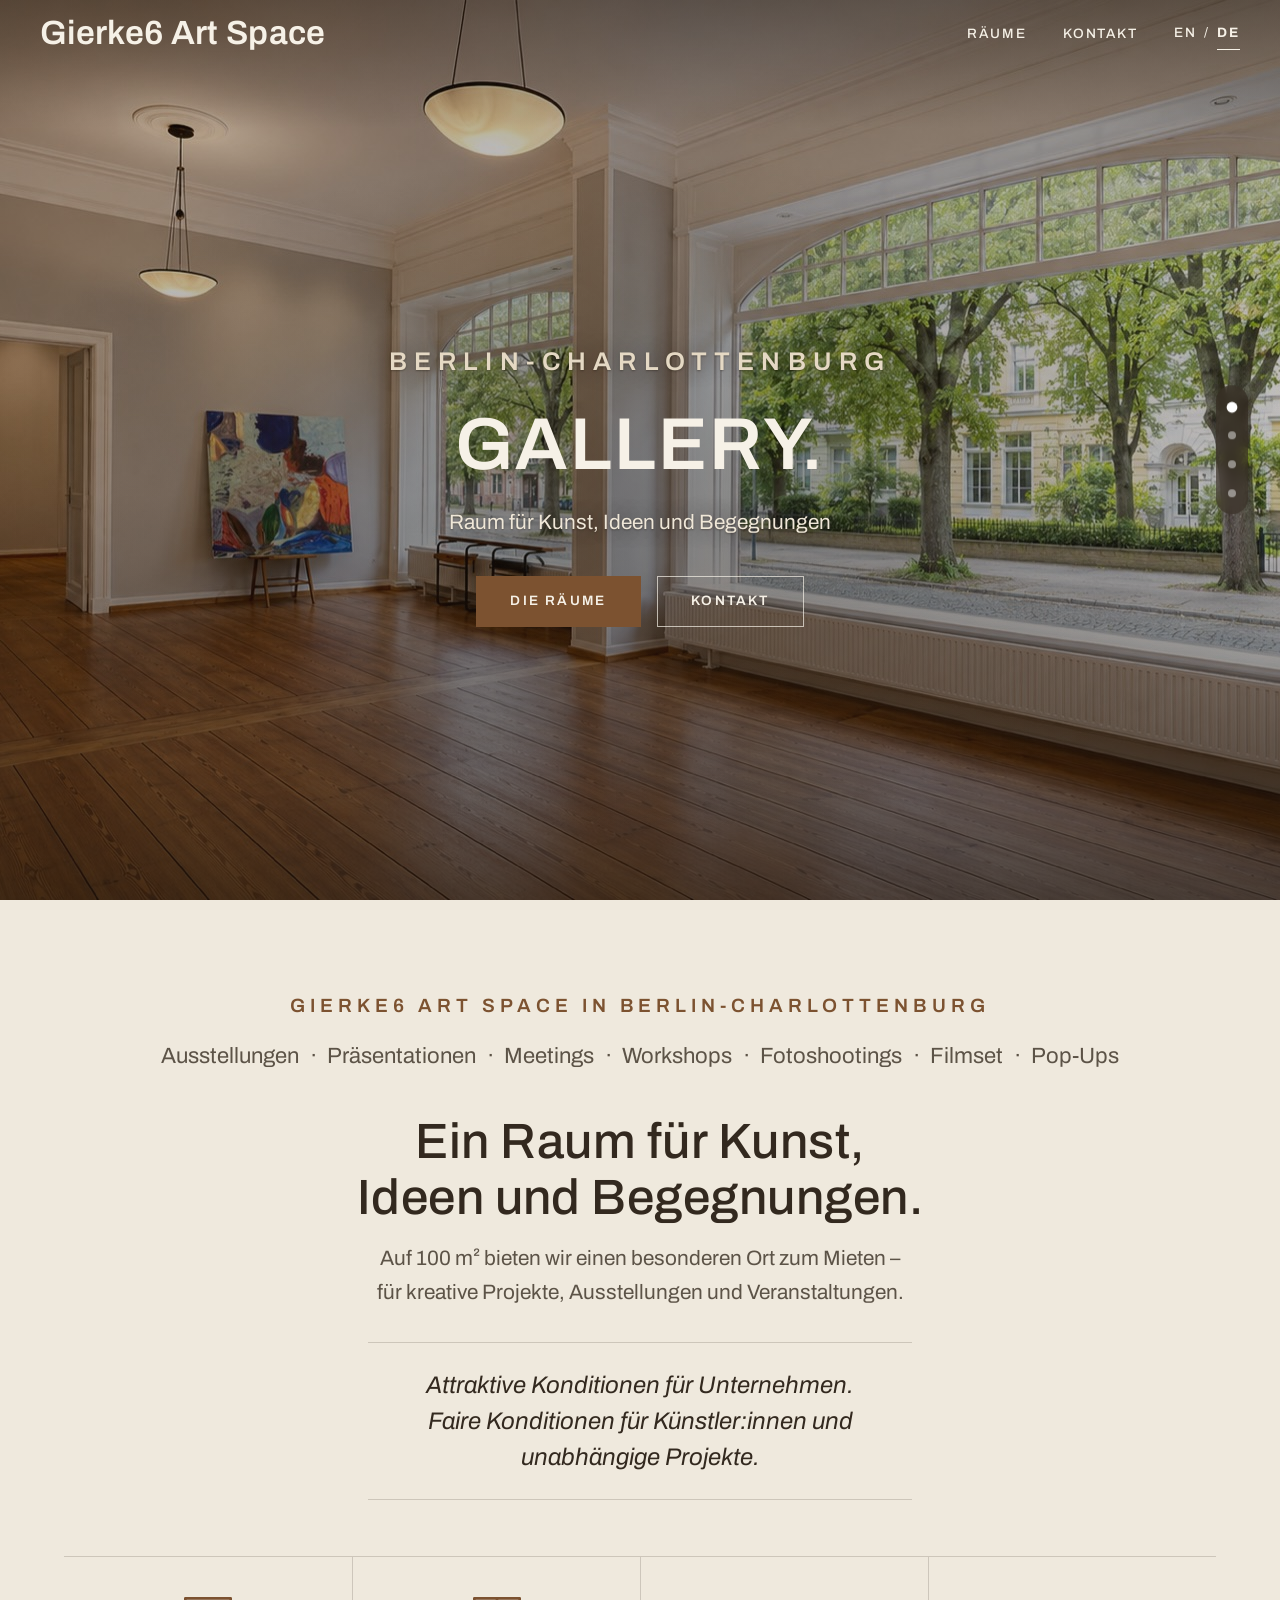
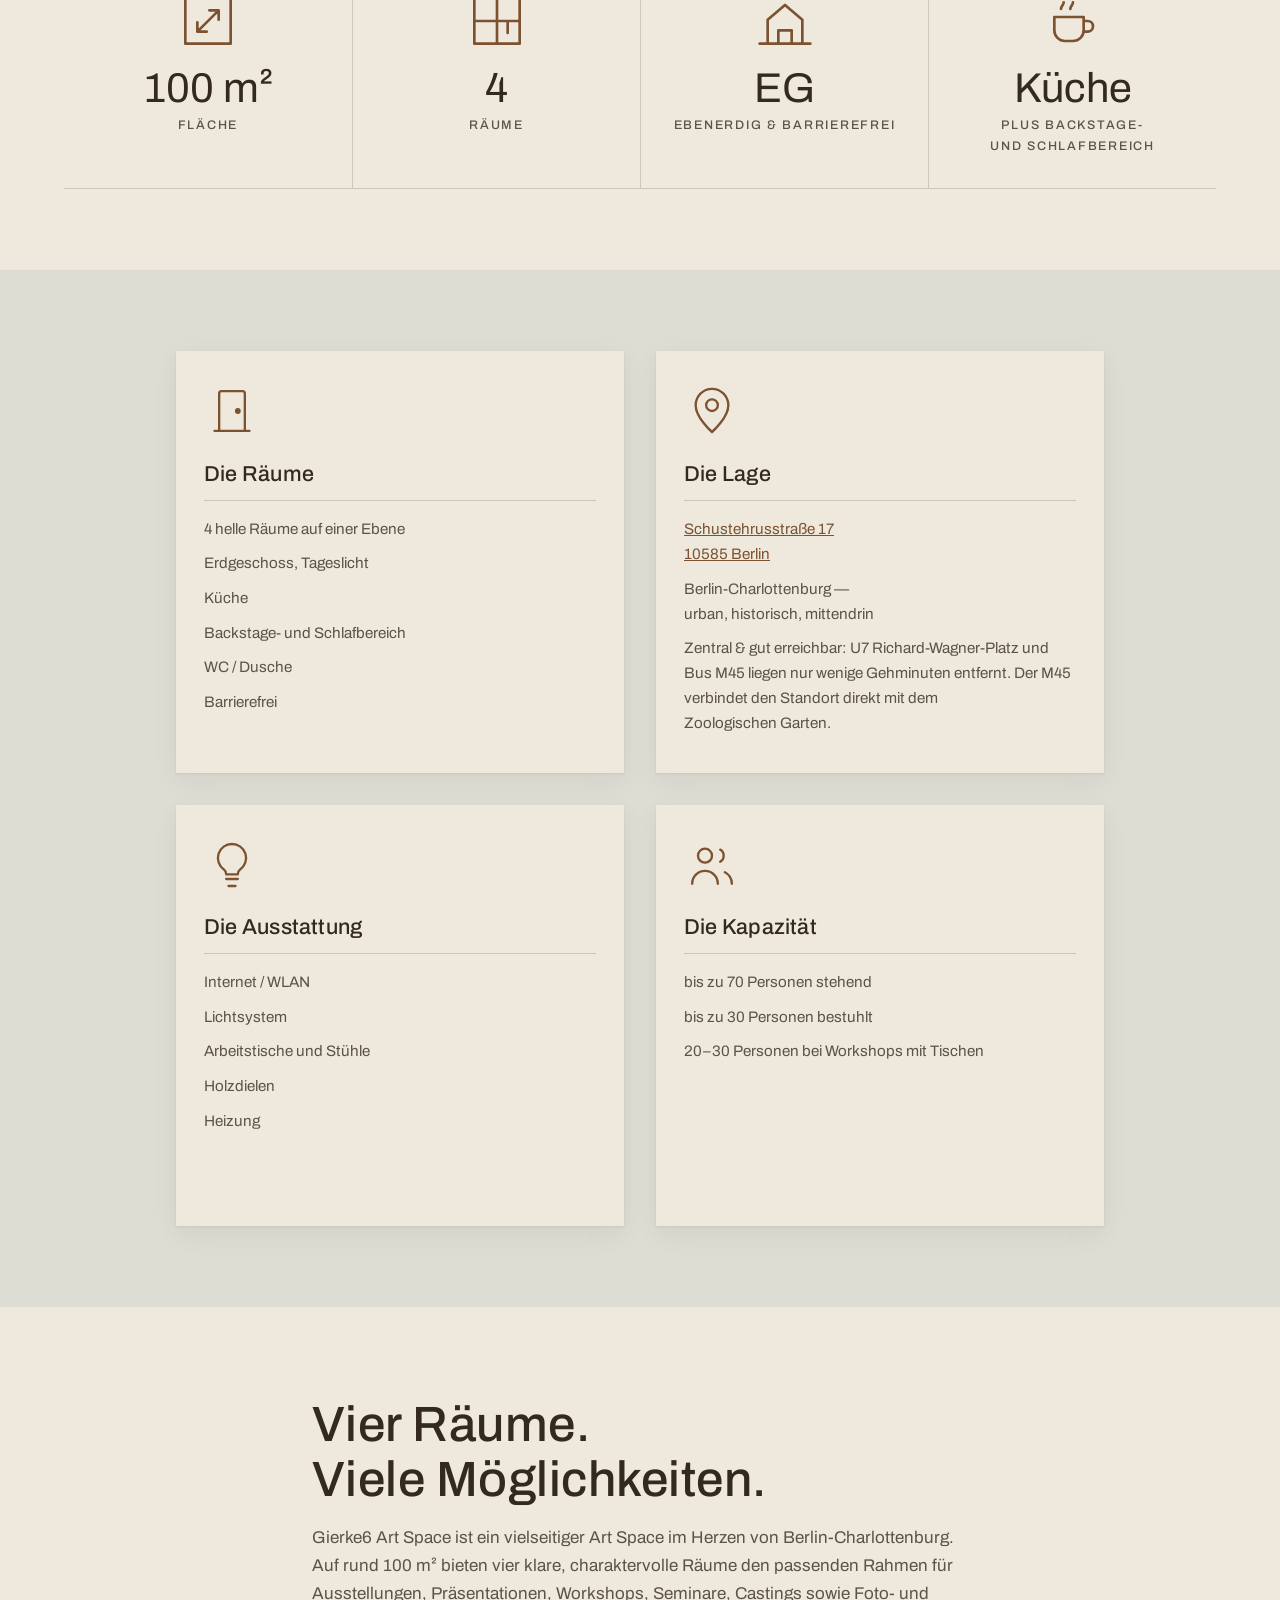
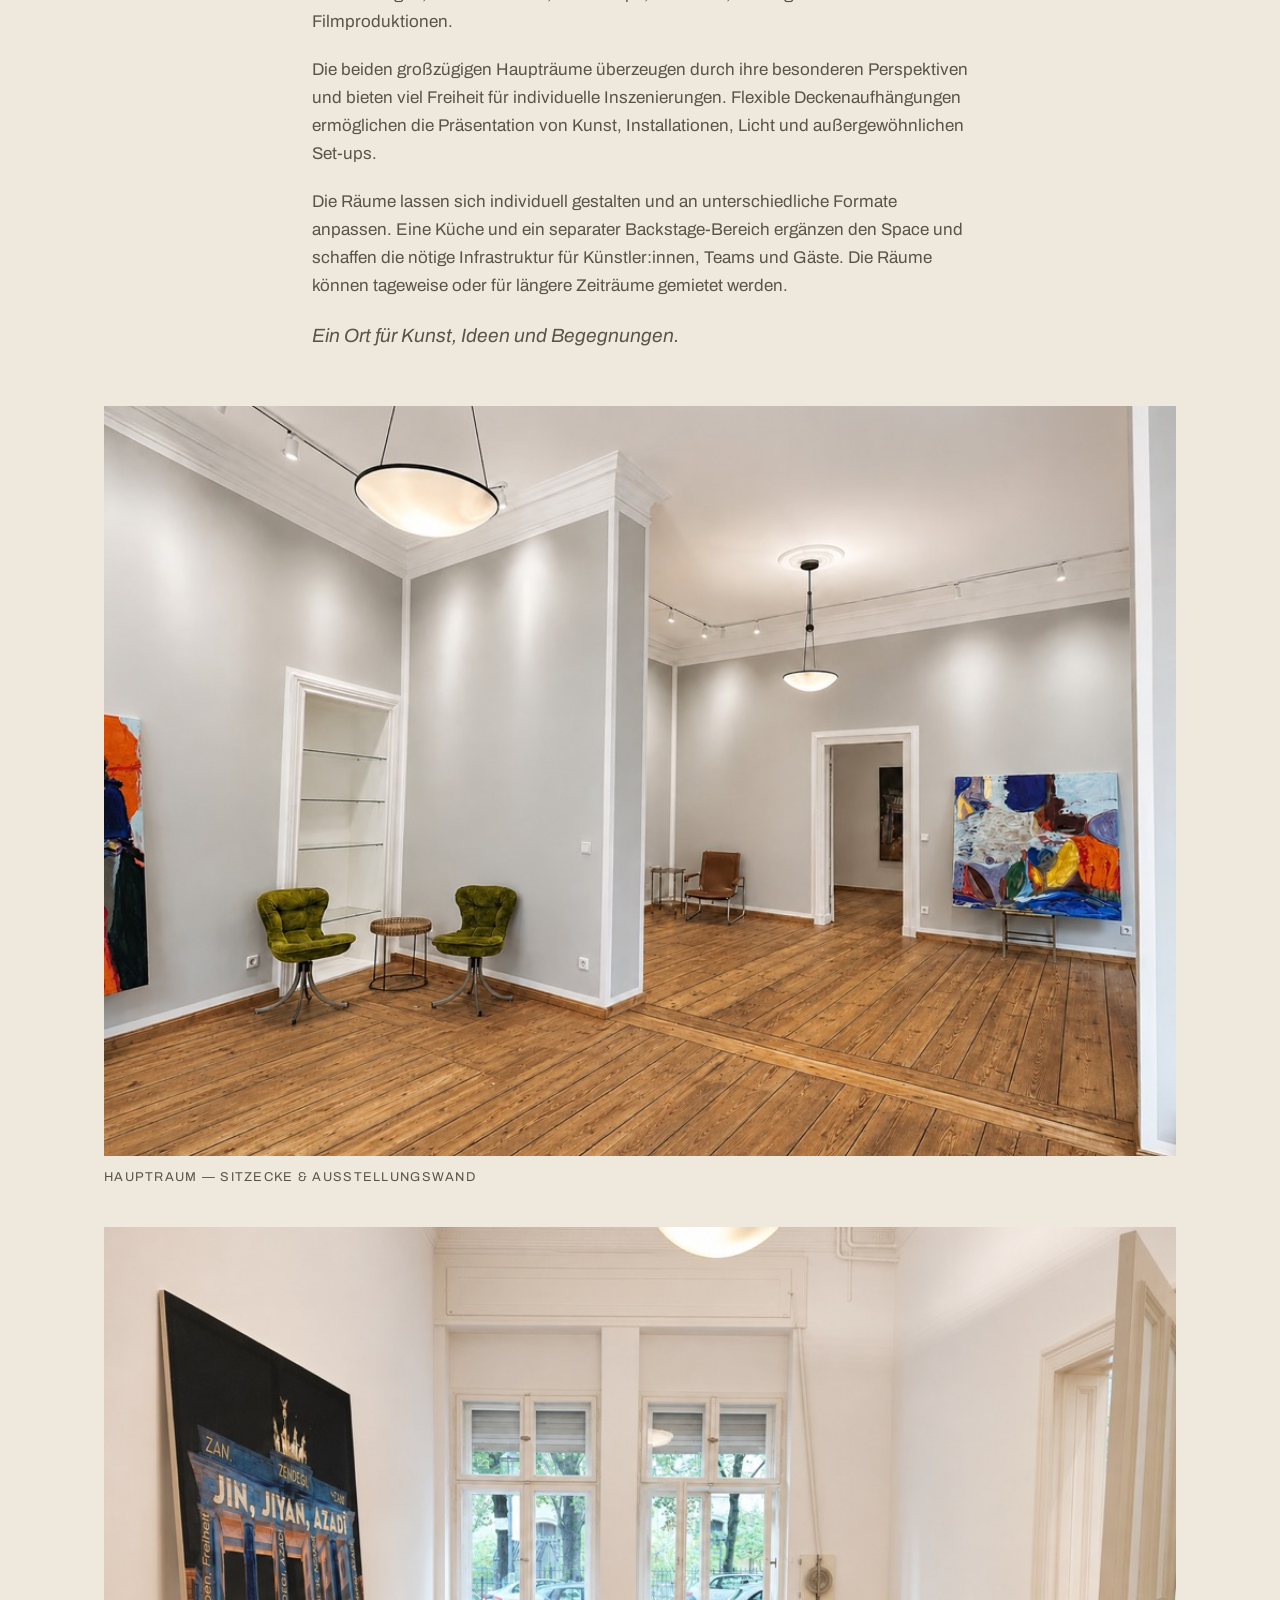
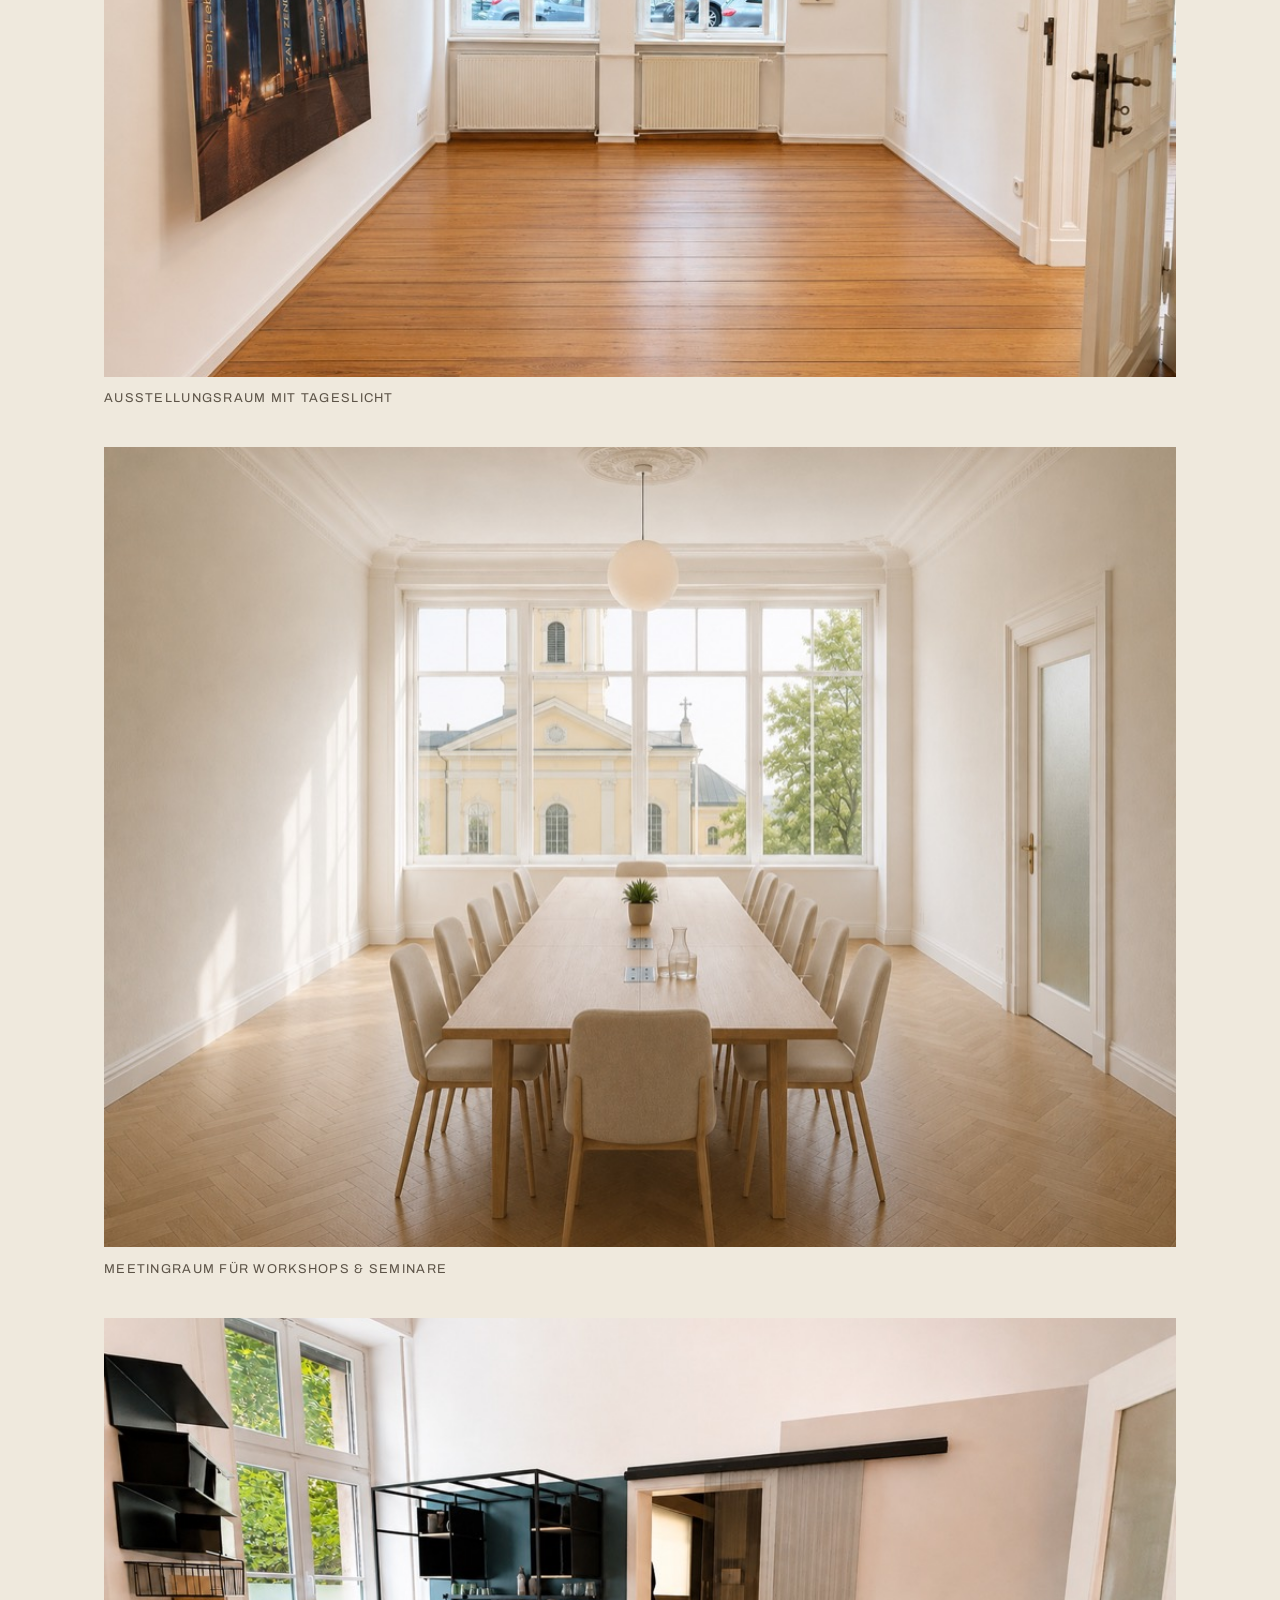
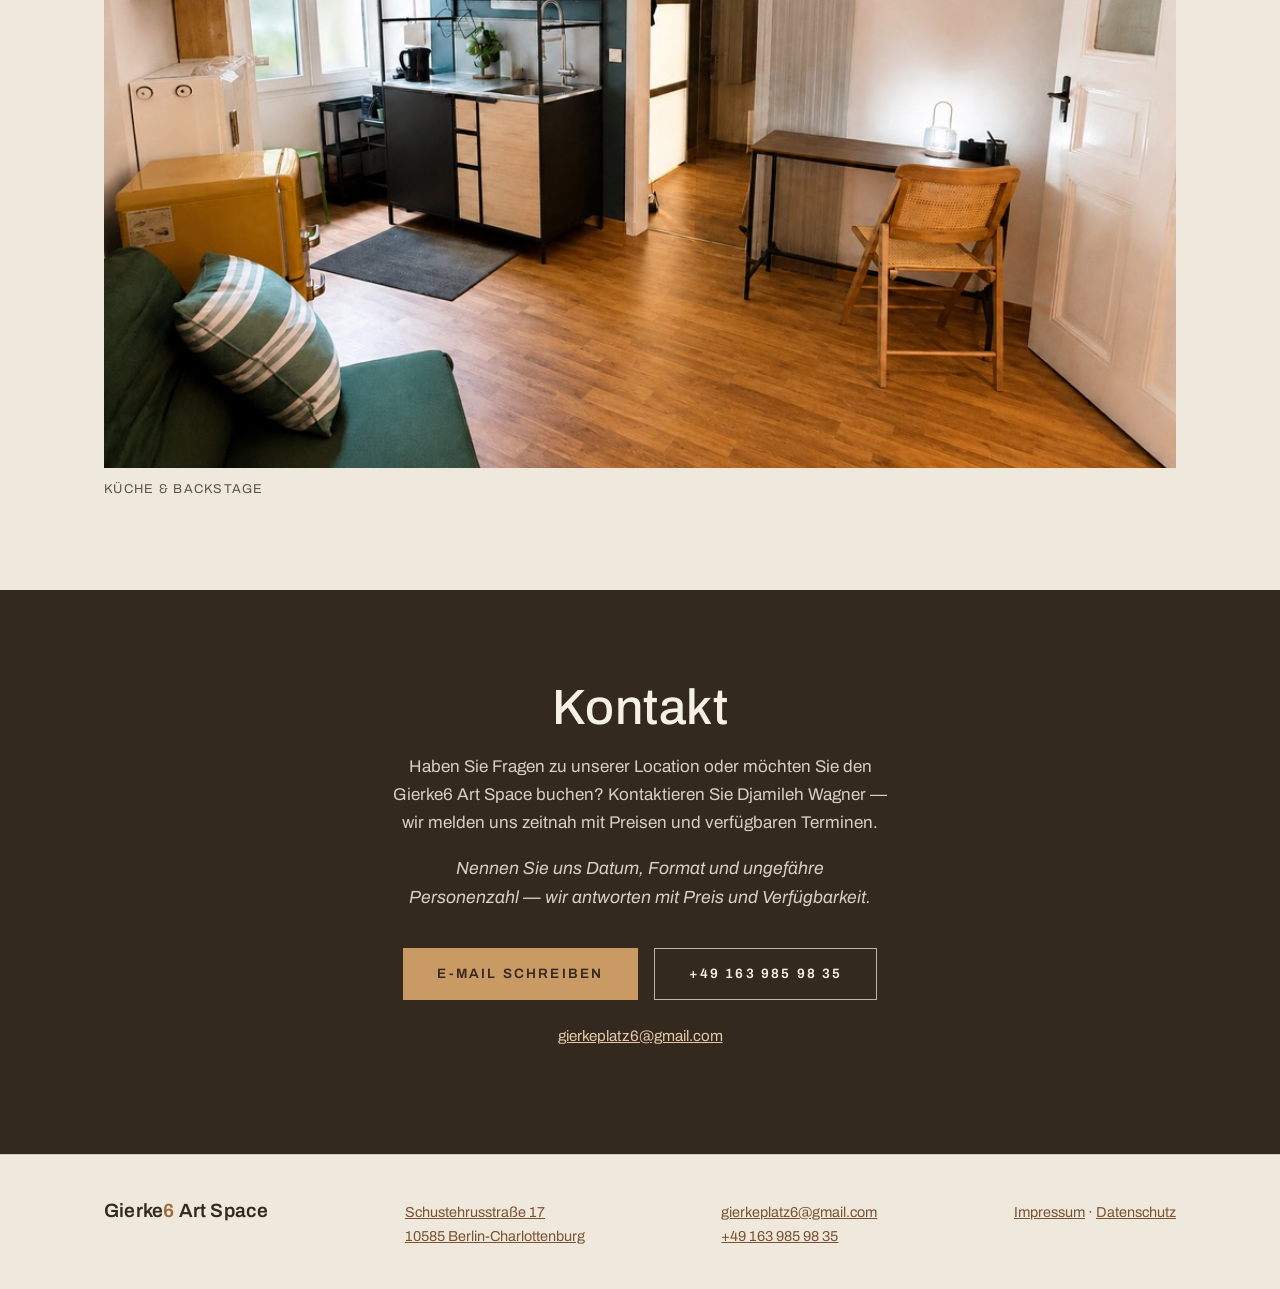
==== commit cccfd3ef: "Link the venue address to Google Maps; stop iOS auto-linking addresses - Explicit map link on the Lo" ====
--- a/de/index.html
+++ b/de/index.html
@@ -17,6 +17,7 @@
   <meta name="twitter:description" content="100 m², 4 helle Räume zu mieten – für Ausstellungen, Meetings, Workshops und Produktionen.">
   <meta name="twitter:image" content="https://gierke6artspace.de/img/galerie-charlottenburg-hauptraum-fenster-1600.jpg">
   <meta name="theme-color" content="#EFE9DD">
+  <meta name="format-detection" content="address=no">
   <meta property="og:url" content="https://gierke6artspace.de/de/">
   <meta property="og:type" content="website">
   <meta property="og:locale" content="de_DE">
@@ -47,6 +48,7 @@
       "addressCountry": "DE"
     },
     "geo": { "@type": "GeoCoordinates", "latitude": 52.51714, "longitude": 13.30342 },
+    "hasMap": "https://www.google.com/maps/search/?api=1&query=Schustehrusstra%C3%9Fe%2017%2C%2010585%20Berlin",
     "maximumAttendeeCapacity": 70,
     "isAccessibleForFree": false,
     "sameAs": [
@@ -58,7 +60,7 @@
   </script>
   <link rel="preload" href="../fonts/archivo-latin-400-normal.woff2" as="font" type="font/woff2" crossorigin>
   <link rel="preload" href="../fonts/archivo-latin-600-normal.woff2" as="font" type="font/woff2" crossorigin>
-  <link rel="stylesheet" href="../css/style.css">
+  <link rel="stylesheet" href="../css/style.css?v=20260919-2">
   <link rel="icon" href="data:image/svg+xml,<svg xmlns='http://www.w3.org/2000/svg' viewBox='0 0 100 100'><rect width='100' height='100' fill='%23EFE9DD'/><text x='50' y='72' font-size='64' text-anchor='middle' font-family='Georgia,serif' fill='%2333291F'>G6</text></svg>">
 </head>
 <body>
@@ -155,7 +157,7 @@
           <svg class="label-icon" viewBox="0 0 24 24" fill="none" stroke="currentColor" stroke-width="1" stroke-linecap="round" stroke-linejoin="round" aria-hidden="true"><path d="M12 21s7-6.1 7-11.5a7 7 0 1 0-14 0C5 14.9 12 21 12 21Z"/><circle cx="12" cy="9.5" r="2.5"/></svg>
           <h3>Die Lage</h3>
           <ul>
-            <li>Schustehrusstraße 17<br>10585 Berlin</li>
+            <li><a href="https://www.google.com/maps/search/?api=1&amp;query=Schustehrusstra%C3%9Fe%2017%2C%2010585%20Berlin" target="_blank" rel="noopener" aria-label="Schustehrusstraße 17, 10585 Berlin – in Google Maps öffnen (öffnet in neuem Tab)">Schustehrusstraße 17<br>10585 Berlin</a></li>
             <li>Berlin-Charlottenburg —<br>urban, historisch, mittendrin</li>
             <li>Zentral &amp; gut erreichbar: U7 <span class="nb">Richard-Wagner-Platz</span> und Bus M45 liegen nur wenige Gehminuten entfernt. Der M45 verbindet den Standort direkt mit dem Zoologischen&nbsp;Garten.</li>
           </ul>
@@ -234,12 +236,12 @@
 <footer class="site-footer">
   <div class="container footer-grid">
     <p class="footer-wordmark">Gierke<span>6</span> Art Space</p>
-    <p>Schustehrusstraße 17<br>10585 Berlin-Charlottenburg</p>
+    <p><a href="https://www.google.com/maps/search/?api=1&amp;query=Schustehrusstra%C3%9Fe%2017%2C%2010585%20Berlin" target="_blank" rel="noopener" aria-label="Schustehrusstraße 17, 10585 Berlin – in Google Maps öffnen (öffnet in neuem Tab)">Schustehrusstraße 17<br>10585 Berlin-Charlottenburg</a></p>
     <p><a href="mailto:gierkeplatz6@gmail.com">gierkeplatz6@gmail.com</a><br><a href="tel:+491639859835">+49&nbsp;163&nbsp;985&nbsp;98&nbsp;35</a></p>
     <p><a href="impressum.html">Impressum</a> · <a href="datenschutz.html">Datenschutz</a></p>
   </div>
 </footer>
 
-<script src="../js/main.js"></script>
+<script src="../js/main.js?v=20260919-2"></script>
 </body>
 </html>
--- a/css/style.css
+++ b/css/style.css
@@ -585,9 +585,22 @@
 @media (max-width: 47.9rem) {
   .br-lg { display: none; }
   .wordmark { font-size: clamp(1.25rem, 6.2vw, 2.1rem); }
-  .site-nav { gap: 0.9rem; }
+  .site-nav { gap: 0.5rem; }
   .lang-switch { order: -1; }
-  .nav-toggle { display: block; }
+  .lang-switch a { padding-block: 0.3rem; }
+  .lang-switch a::after { inset: -0.6rem -0.4rem; }
+  .nav-toggle {
+    display: flex;
+    flex-direction: column;
+    align-items: center;
+    justify-content: center;
+    gap: 5px;
+    width: 44px;
+    height: 44px;
+    padding: 0;
+    margin-right: -10px; /* bars line up with the 20px page gutter, tap area stays 44px */
+  }
+  .nav-toggle span { margin: 0; }
   .nav-list {
     position: absolute;
     top: var(--header-h);
@@ -625,7 +638,6 @@
 /* ---------- Very small phones (<= 360px) ---------- */
 @media (max-width: 22.5rem) {
   .wordmark { font-size: 1.05rem; }
-  .site-nav { gap: 0.6rem; }
   .lang-switch { font-size: 0.78rem; letter-spacing: 0.1em; gap: 0.3rem; }
 }
 
